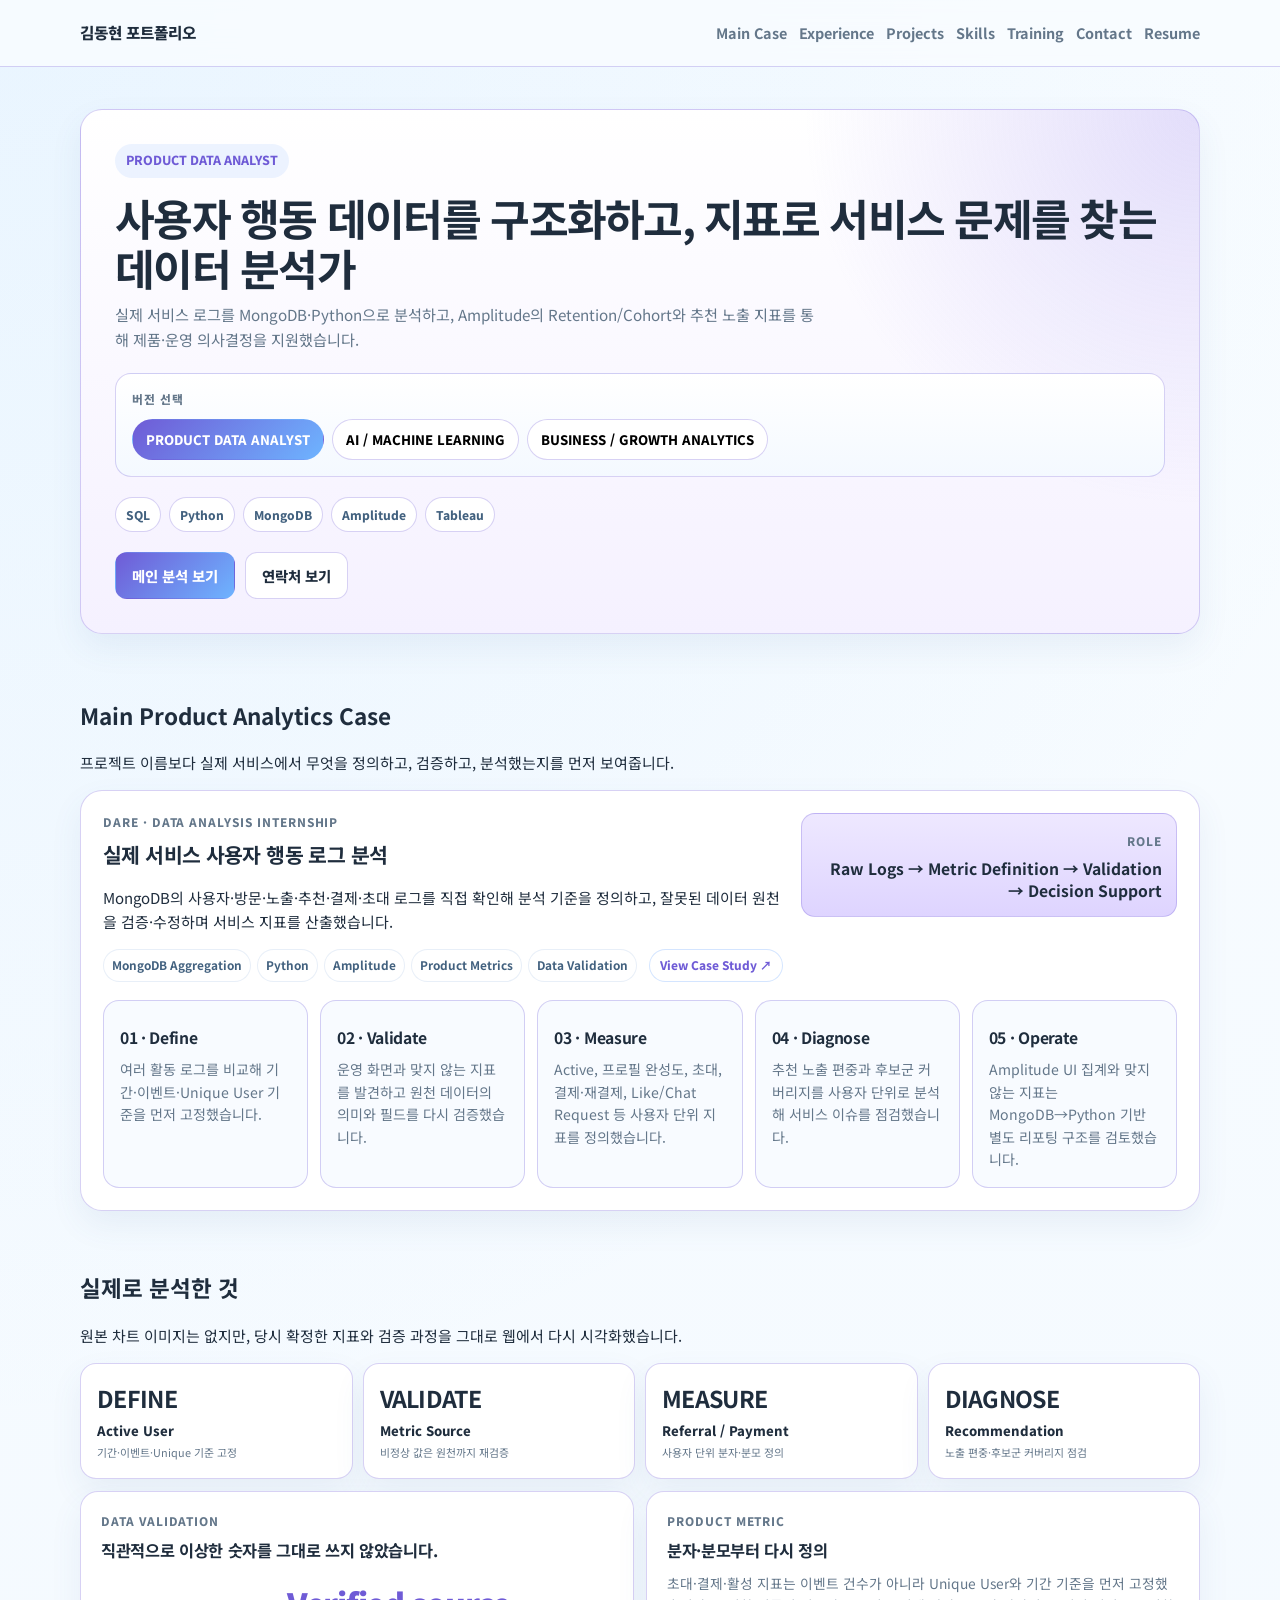
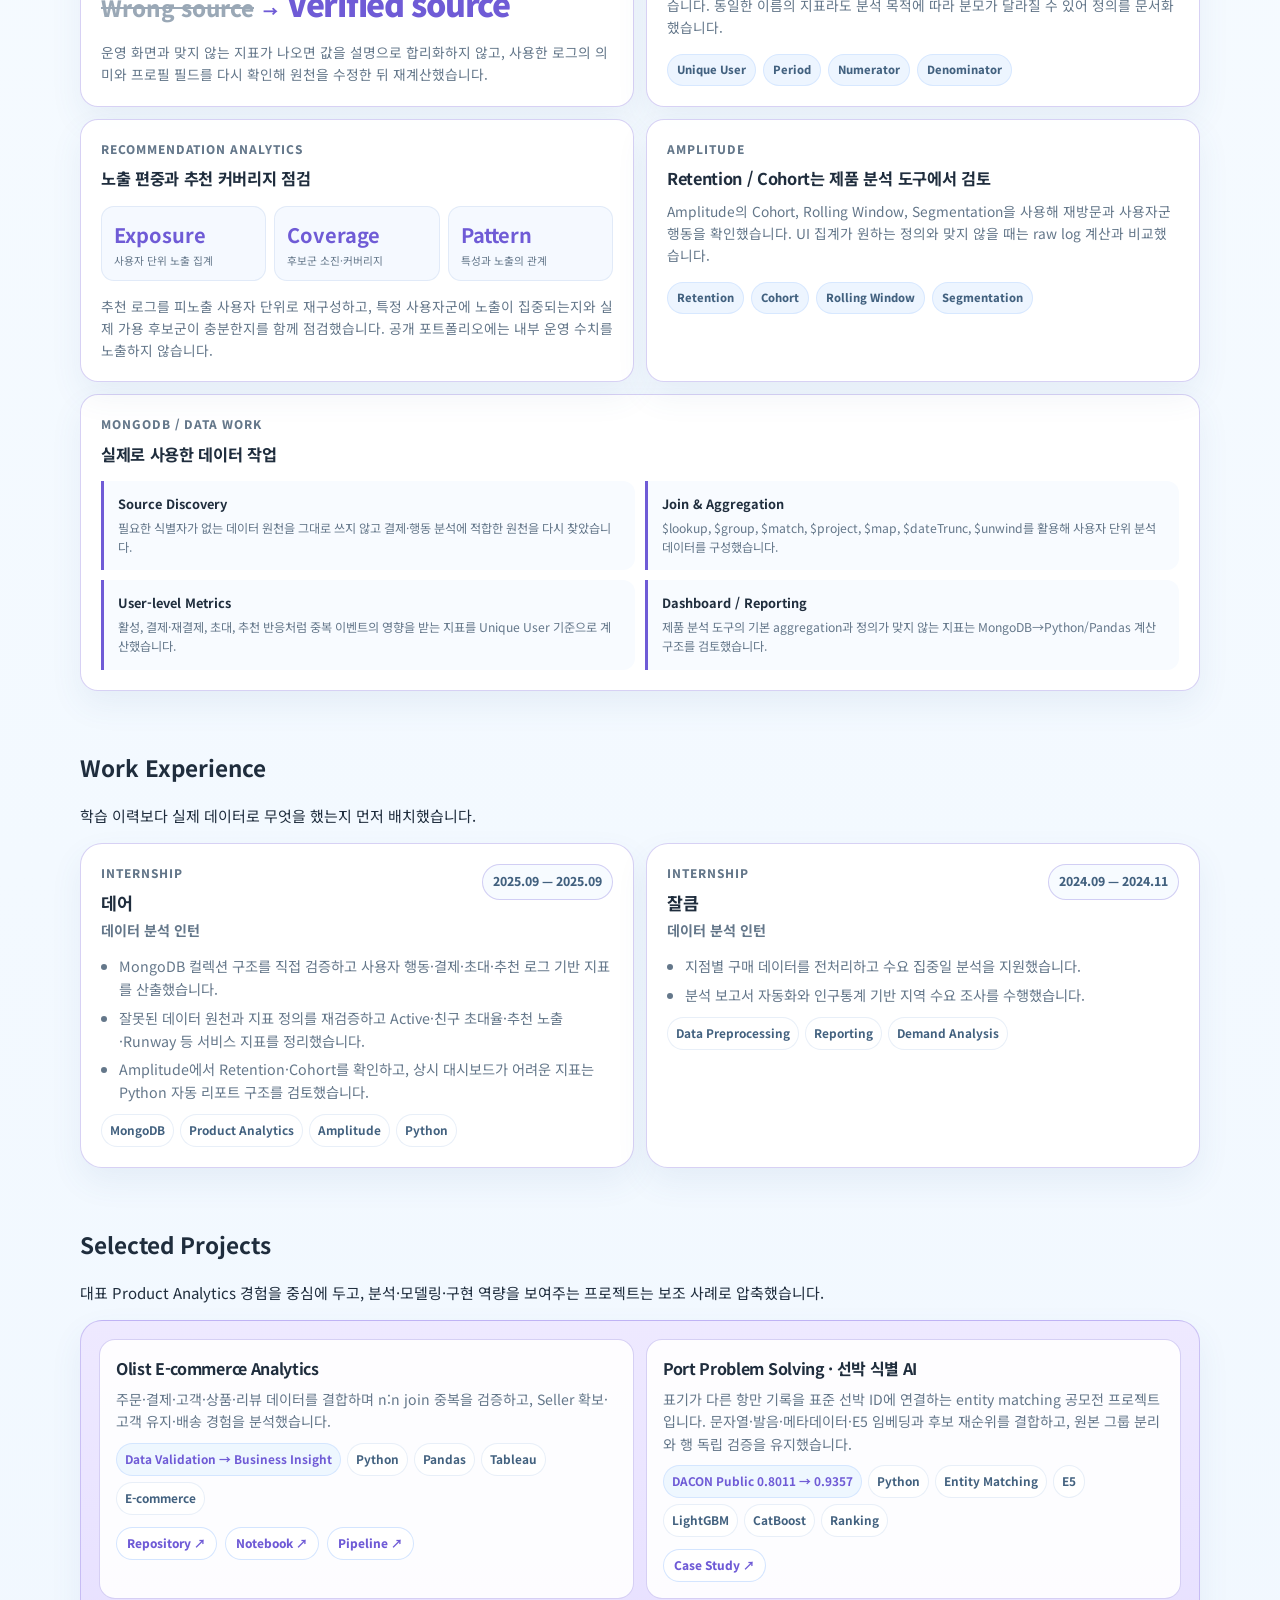
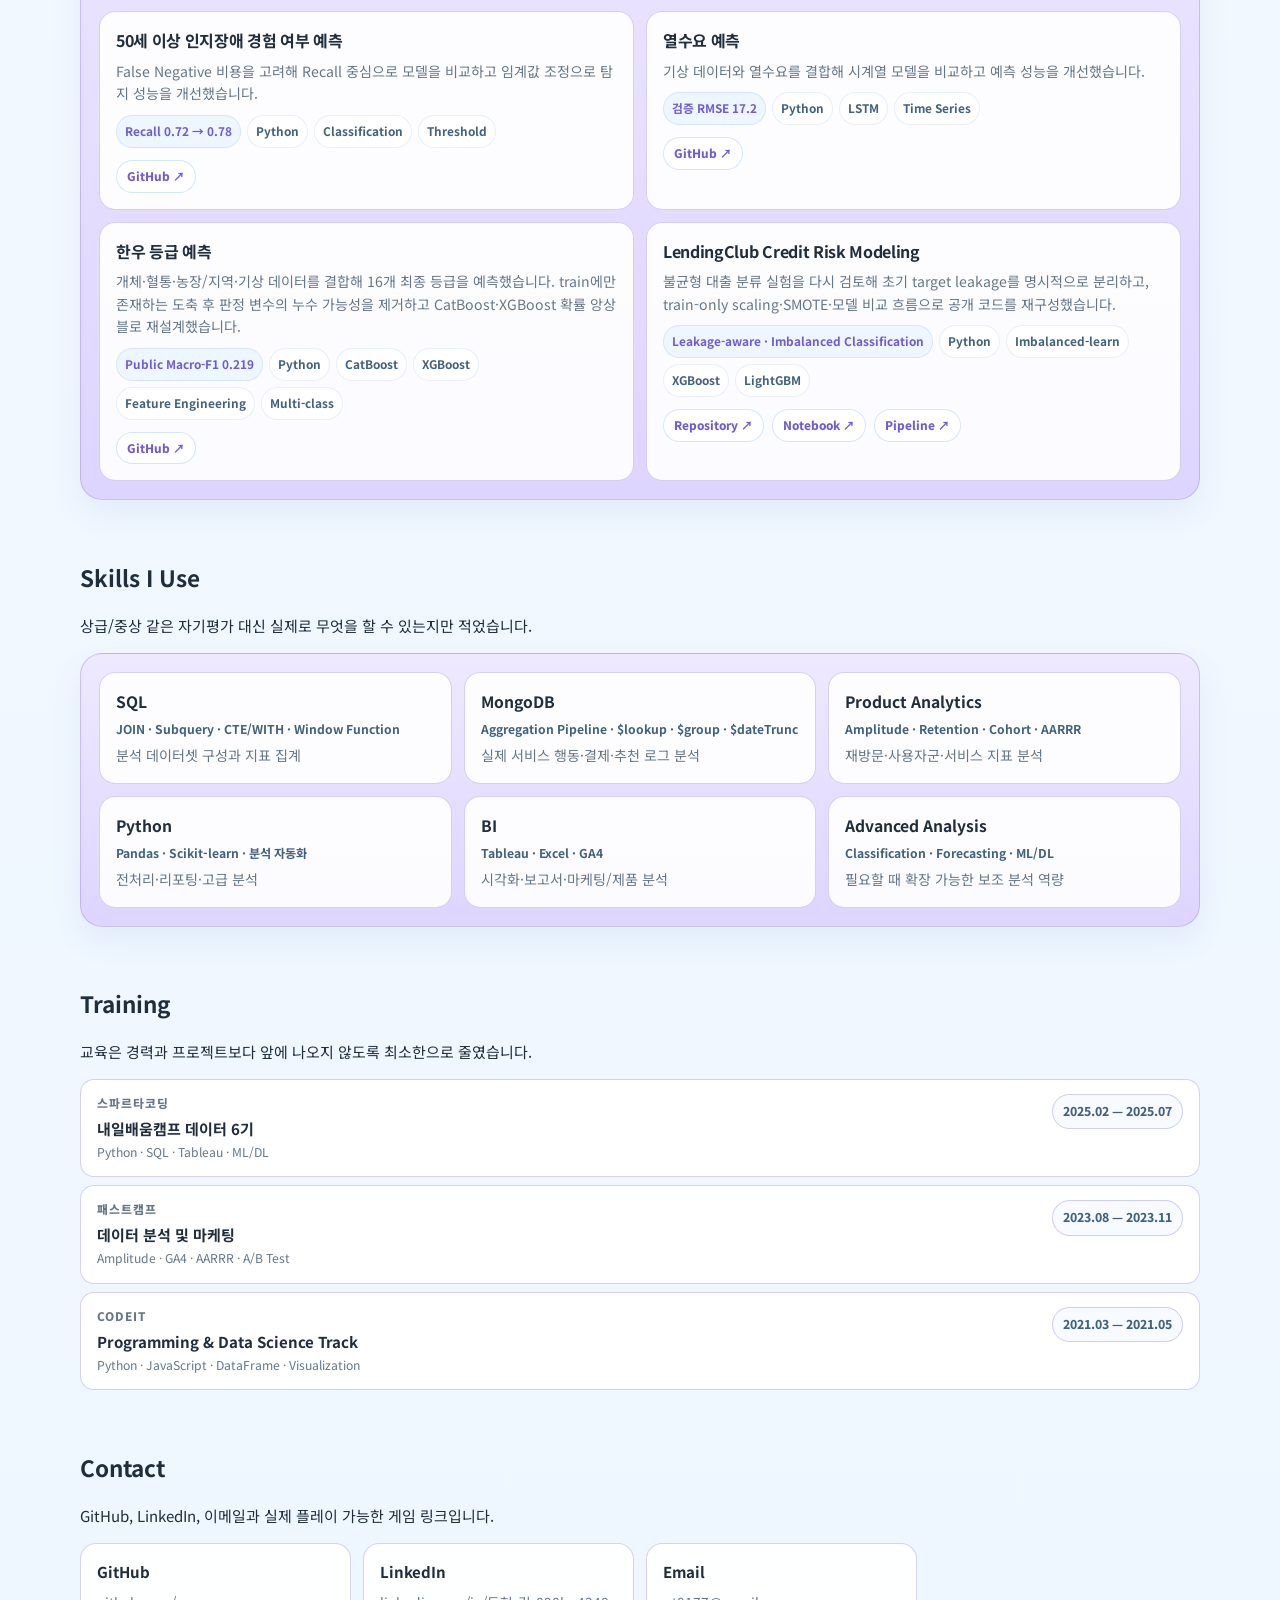
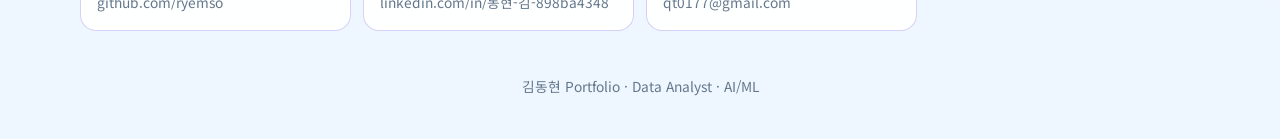
==== index.html @ c7336d6c "Bust cache after Growth portfolio cleanup" ====
<!DOCTYPE html>
<html lang="ko">
<head>
  <meta charset="UTF-8" />
  <meta name="viewport" content="width=device-width, initial-scale=1.0" />
  <title>김동현 | Portfolio</title>
  <meta name="description" content="버전별 링크 공유가 가능한 김동현의 포트폴리오 웹사이트" />
  <link rel="preconnect" href="https://fonts.googleapis.com">
  <link rel="preconnect" href="https://fonts.gstatic.com" crossorigin>
  <link href="https://fonts.googleapis.com/css2?family=Noto+Sans+KR:wght@400;500;700;800&display=swap" rel="stylesheet">
  <link rel="stylesheet" href="./style.css?v=20261102-growth1" />
</head>
<body>
  <header class="topbar">
    <div class="wrap topbar-inner">
      <a href="#top" class="brand">
        <span>김동현 포트폴리오</span>
      </a>
      <nav class="nav">
        <a href="#main-project">Main Case</a>
        <a href="#experience">Experience</a>
        <a href="#projects">Projects</a>
        <a href="#strengths">Skills</a>
        <a href="#education">Training</a>
        <a href="#contact">Contact</a>
        <a href="./resume/">Resume</a>
      </nav>
    </div>
  </header>

  <main id="top">
    <section class="hero">
      <div class="wrap hero-grid">
        <div class="hero-main hero-merged panel">
          <div class="eyebrow" id="heroEyebrow">PRODUCT DATA ANALYST</div>
          <h1 id="heroTitle">사용자 행동과 서비스 데이터를 분석해 제품·사업 의사결정으로 연결하는 데이터 분석가</h1>
          <p class="hero-desc" id="heroDesc"></p>

          <div class="hero-version-block side-card">
            <div class="side-label" id="versionLabel">버전 선택</div>
            <div class="version-tabs" id="versionTabs"></div>
          </div>

          <div class="hero-core-stack" id="heroCoreStack"></div>

          <div class="hero-cta">
            <a class="btn btn-primary" id="mainProjectBtn" href="#main-project">메인 프로젝트 보기</a>
            <a class="btn btn-secondary" id="contactBtn" href="#contact">연락처 보기</a>
          </div>
        </div>
      </div>
    </section>

    <section class="section" id="main-project">
      <div class="wrap">
        <div class="section-head compact">
          <div>
            <h2 id="mainProjectSectionTitle">Main Product Analytics Case</h2>
            <p id="mainProjectSectionDesc">실제 서비스 행동 로그를 구조화하고, 사용자 행동·추천 노출·Retention/Cohort를 분석해 의사결정으로 연결한 경험입니다.</p>
          </div>
        </div>

        <div class="main-project-card">
          <div class="main-top">
            <div>
              <div class="mini-label" id="mainProjectType">대표 프로젝트</div>
              <h3 id="mainProjectName">사용자 행동 로그 기반 서비스 분석</h3>
              <p class="muted" id="mainProjectIntro"></p>
              <div class="main-project-tags" id="mainProjectTags"></div>
            </div>
            <div class="main-result-box">
              <span class="mini-label" id="mainResultLabel">핵심 결과</span>
              <strong id="mainResultValue">행동 로그 → 지표 → 서비스 의사결정</strong>
            </div>
          </div>

          <div class="main-flow" id="mainFlow"></div>
        </div>
      </div>
    </section>
    <section class="section section-blue" id="case-evidence">
      <div class="wrap">
        <div class="section-head compact">
          <div>
            <h2 id="caseEvidenceTitle">What I Actually Analyzed</h2>
            <p id="caseEvidenceDesc">원본 차트 이미지 대신, 실제 분석에서 확정된 지표와 검증 과정을 웹에서 다시 시각화했습니다.</p>
          </div>
        </div>
        <div id="caseEvidence"></div>
      </div>
    </section>

    <section class="section" id="experience">
      <div class="wrap">
        <div class="section-head compact">
          <div>
            <h2 id="experienceTitle">Internship Experience</h2>
            <p id="experienceDesc">실제 서비스와 운영 데이터 안에서 분석 파이프라인과 의사결정 지원 업무를 경험했습니다.</p>
          </div>
        </div>
        <div class="experience-list" id="experienceList"></div>
      </div>
    </section>

    <section class="section section-blue" id="projects">
      <div class="wrap">
        <div class="section-head compact">
          <div>
            <h2 id="projectsTitle">Selected Projects</h2>
            <p id="projectSectionDesc">나머지 프로젝트는 카드 형태로 간결하게 정리했습니다.</p>
          </div>
        </div>
        <div class="project-grid compact-grid" id="projectGrid"></div>
      </div>
    </section>

    <section class="section section-blue" id="strengths">
      <div class="wrap">
        <div class="section-head compact">
          <div>
            <h2 id="strengthsTitle">Skills I Use</h2>
            <p id="strengthDesc">사용자 행동 분석, SQL 기반 데이터 추출, 서비스 로그 구조화, 고급 분석을 Product Analytics 관점으로 연결합니다.</p>
          </div>
        </div>
        <div class="strength-grid" id="strengthGrid"></div>
      </div>
    </section>

    <section class="section section-blue" id="education">
      <div class="wrap">
        <div class="section-head compact">
          <div>
            <h2 id="educationTitle">Training</h2>
            <p id="educationDesc">프로그래밍 기초에서 데이터 분석·모델링·제품 분석까지 학습 범위를 확장해 왔습니다.</p>
          </div>
        </div>
        <div class="education-list" id="educationList"></div>
      </div>
    </section>

    <section class="section" id="contact">
      <div class="wrap">
        <div class="section-head compact">
          <div>
            <h2 id="contactTitle">Contact</h2>
            <p id="contactDesc">연락처는 클릭하면 바로 이동하도록 구성했습니다.</p>
          </div>
        </div>
        <div class="contact-grid-simple" id="contactList"></div>
      </div>
    </section>
  </main>

  <footer>
    김동현 Portfolio · Data Analyst · AI/ML
  </footer>

  <script src="./script.js?v=20261102-growth1"></script>
  <script src="./ai.js?v=20261102-growth1"></script>
</body>
</html>
---- style.css ----
:root {
  --bg: #f6fbff;
  --surface: #ffffff;
  --surface-blue: #eaf4ff;
  --surface-blue-2: #dfeeff;
  --text: #1f2d3d;
  --muted: #64778a;
  --line: rgba(100, 145, 205, 0.18);
  --accent: #4d92ff;
  --accent-2: #7fc2ff;
  --shadow: 0 14px 32px rgba(63, 101, 152, 0.08);
  --max: 1120px;
  --radius-xl: 22px;
  --radius-lg: 16px;
}
* { box-sizing: border-box; }
html { scroll-behavior: smooth; }
body {
  margin: 0;
  font-family: "Noto Sans KR", system-ui, sans-serif;
  background:
    radial-gradient(circle at top left, rgba(127, 194, 255, 0.12), transparent 28%),
    linear-gradient(180deg, #f8fcff 0%, #eef6ff 100%);
  color: var(--text);
  line-height: 1.6;
  font-size: 15px;
}
a { color: inherit; text-decoration: none; }
button { font: inherit; }
.wrap { width: min(calc(100% - 32px), var(--max)); margin: 0 auto; }

.topbar {
  position: sticky;
  top: 0;
  z-index: 30;
  backdrop-filter: blur(12px);
  background: rgba(248, 252, 255, 0.86);
  border-bottom: 1px solid var(--line);
}
.topbar-inner {
  min-height: 66px;
  display: flex;
  align-items: center;
  justify-content: space-between;
  gap: 16px;
}
.brand {
  display: flex;
  align-items: center;
  gap: 12px;
  font-weight: 800;
  font-size: 0.98rem;
}
.nav { display: flex; flex-wrap: wrap; gap: 12px; }
.nav a { color: var(--muted); font-size: 0.9rem; font-weight: 700; }

.hero { padding: 42px 0 26px; }
.hero-grid { display: grid; grid-template-columns: 1fr; gap: 20px; align-items: start; }
.panel {
  background: rgba(255,255,255,0.92);
  border: 1px solid var(--line);
  border-radius: var(--radius-xl);
  box-shadow: var(--shadow);
}
.hero-main {
  padding: 30px;
  background:
    radial-gradient(circle at top right, rgba(127, 194, 255, 0.16), transparent 32%),
    linear-gradient(180deg, #ffffff 0%, #f7fbff 100%);
}
.eyebrow {
  display: inline-flex;
  padding: 7px 11px;
  border-radius: 999px;
  font-size: 0.78rem;
  font-weight: 800;
  color: var(--accent);
  background: rgba(77, 146, 255, 0.1);
}
h1 {
  margin: 14px 0 10px;
  font-size: clamp(1.8rem, 3.4vw, 2.7rem);
  line-height: 1.16;
  letter-spacing: -0.04em;
}
.hero-desc { margin: 0; color: var(--muted); font-size: 0.95rem; max-width: 700px; }
.hero-highlight {
  margin-top: 22px;
  padding: 18px;
  background: linear-gradient(180deg, #eef7ff, #e4f0ff);
  border: 1px solid var(--line);
  border-radius: var(--radius-lg);
}
.hero-highlight-label, .side-label, .mini-label {
  font-size: 0.74rem;
  font-weight: 800;
  text-transform: uppercase;
  letter-spacing: 0.08em;
  color: var(--muted);
}
.hero-highlight-title {
  margin-top: 8px;
  font-size: 1.18rem;
  font-weight: 800;
  letter-spacing: -0.03em;
}
.hero-highlight-desc { margin: 8px 0 0; color: var(--muted); font-size: 0.92rem; }
.hero-cta { display: flex; flex-wrap: wrap; gap: 10px; margin-top: 20px; }
.btn {
  display: inline-flex;
  align-items: center;
  justify-content: center;
  padding: 11px 16px;
  border-radius: 12px;
  font-size: 0.9rem;
  font-weight: 800;
  border: 1px solid transparent;
}
.btn-primary { background: linear-gradient(135deg, var(--accent), #6eb4ff); color: #fff; }
.btn-secondary { background: #fff; border-color: var(--line); }

.hero-merged {
  padding: 34px;
}
.hero-version-block {
  margin-top: 22px;
}
.hero-combined-grid {
  display: grid;
  grid-template-columns: 1fr;
  gap: 18px;
  align-items: start;
  margin-top: 18px;
}
.hero-side { padding: 18px; display: grid; gap: 14px; align-content: start; }
.side-card {
  padding: 16px;
  border-radius: var(--radius-lg);
  background: linear-gradient(180deg, #ffffff, #f4f9ff);
  border: 1px solid var(--line);
}
.version-tabs { display: flex; flex-wrap: wrap; gap: 8px; margin-top: 10px; }
.version-tab {
  border: 1px solid var(--line);
  background: #fff;
  border-radius: 999px;
  padding: 9px 13px;
  cursor: pointer;
  font-size: 0.82rem;
  font-weight: 800;
}
.version-tab.active {
  background: linear-gradient(135deg, var(--accent), #6eb4ff);
  color: #fff;
  border-color: transparent;
}
.side-links { display: grid; gap: 8px; margin-top: 10px; }
.version-link {
  display: block;
  padding: 11px 12px;
  border-radius: 12px;
  background: #fff;
  border: 1px solid var(--line);
  color: var(--muted);
  font-size: 0.84rem;
}
.version-link strong { display: block; color: var(--text); margin-bottom: 4px; }

.section { padding: 18px 0 22px; }


.hero-core-stack {
  display: flex;
  flex-wrap: wrap;
  gap: 8px;
  margin-top: 20px;
}
.hero-core-stack span {
  display: inline-flex;
  padding: 7px 10px;
  border-radius: 999px;
  background: #fff;
  border: 1px solid var(--line);
  color: #42617f;
  font-size: 0.75rem;
  font-weight: 800;
}

.metric-strip {
  display: grid;
  grid-template-columns: repeat(4, minmax(0, 1fr));
  gap: 10px;
  margin-bottom: 12px;
}
.metric-tile {
  padding: 16px;
  border-radius: 16px;
  background: #fff;
  border: 1px solid var(--line);
  box-shadow: var(--shadow);
}
.metric-tile strong {
  display: block;
  font-size: 1.45rem;
  letter-spacing: -.03em;
}
.metric-tile span {
  display: block;
  margin-top: 3px;
  font-size: .82rem;
  font-weight: 800;
}
.metric-tile small {
  display: block;
  margin-top: 3px;
  color: var(--muted);
  font-size: .68rem;
}

.case-grid {
  display: grid;
  gap: 12px;
  margin-top: 12px;
}
.case-grid.two-col {
  grid-template-columns: repeat(2, minmax(0, 1fr));
}
.case-card {
  padding: 20px;
  border-radius: 18px;
  background: rgba(255,255,255,.94);
  border: 1px solid var(--line);
  box-shadow: var(--shadow);
}
.case-card h3 {
  margin: 7px 0 8px;
  font-size: 1.02rem;
  letter-spacing: -.02em;
}
.case-card p {
  margin: 0;
  color: var(--muted);
  font-size: .86rem;
}
.validation-number {
  display: flex;
  align-items: baseline;
  gap: 9px;
  margin: 14px 0 12px;
}
.validation-number .before {
  color: #9aa8b6;
  text-decoration: line-through;
  font-size: 1.4rem;
  font-weight: 800;
}
.validation-number .arrow {
  color: var(--accent);
  font-weight: 900;
}
.validation-number .after {
  color: var(--accent);
  font-size: 2rem;
  font-weight: 900;
  letter-spacing: -.04em;
}
.validation-number small {
  color: var(--muted);
  font-size: .7rem;
}

.mini-bar-chart {
  height: 190px;
  display: grid;
  grid-template-columns: repeat(7, minmax(0, 1fr));
  gap: 8px;
  align-items: end;
  margin-top: 18px;
  padding-top: 10px;
}
.mini-bar-item {
  height: 100%;
  display: grid;
  grid-template-rows: 22px 1fr 20px;
  align-items: end;
  text-align: center;
}
.mini-bar-value {
  font-size: .66rem;
  font-weight: 800;
  color: #42617f;
}
.mini-bar-track {
  width: 100%;
  height: 100%;
  min-height: 80px;
  display: flex;
  align-items: flex-end;
  padding: 0 4px;
  border-bottom: 1px solid rgba(100,145,205,.2);
}
.mini-bar-fill {
  width: 100%;
  border-radius: 7px 7px 2px 2px;
  background: linear-gradient(180deg, var(--accent-2), var(--accent));
  min-height: 10px;
}
.mini-bar-label {
  padding-top: 4px;
  color: var(--muted);
  font-size: .62rem;
  font-weight: 700;
}

.stat-row {
  display: grid;
  grid-template-columns: repeat(3, 1fr);
  gap: 8px;
  margin: 14px 0;
}
.stat-block {
  padding: 12px;
  border-radius: 13px;
  background: #f5f9ff;
  border: 1px solid rgba(100,145,205,.14);
}
.stat-block strong {
  display: block;
  font-size: 1.25rem;
  color: var(--accent);
}
.stat-block span {
  display: block;
  margin-top: 3px;
  color: var(--muted);
  font-size: .67rem;
  line-height: 1.35;
}

.amplitude-tags {
  display: flex;
  flex-wrap: wrap;
  gap: 7px;
  margin-top: 16px;
}
.amplitude-tags span {
  padding: 6px 9px;
  border-radius: 999px;
  background: #edf5ff;
  border: 1px solid rgba(77,146,255,.14);
  color: #42617f;
  font-size: .7rem;
  font-weight: 800;
}

.work-card {
  margin-top: 12px;
}
.work-grid {
  display: grid;
  grid-template-columns: repeat(2, minmax(0, 1fr));
  gap: 10px;
  margin-top: 14px;
}
.work-item {
  padding: 13px 14px;
  border-left: 3px solid var(--accent);
  background: #f8fbff;
  border-radius: 0 12px 12px 0;
}
.work-item strong {
  display: block;
  font-size: .8rem;
}
.work-item p {
  margin-top: 4px;
  font-size: .76rem;
}

.strategy-evidence {
  display: grid;
  grid-template-columns: repeat(3, minmax(0, 1fr));
  gap: 12px;
}

.skill-summary-card strong {
  display: block;
  color: #42617f;
  font-size: .76rem;
  line-height: 1.5;
  margin-bottom: 6px;
}

.training-row {
  display: flex;
  justify-content: space-between;
  gap: 16px;
  align-items: start;
  padding: 14px 16px;
  border-radius: 14px;
  background: rgba(255,255,255,.9);
  border: 1px solid var(--line);
}
.training-row + .training-row {
  margin-top: 8px;
}
.training-row h3 {
  margin: 4px 0 2px;
  font-size: .94rem;
}
.training-row p {
  margin: 0;
  color: var(--muted);
  font-size: .76rem;
}

.main-project-card {
  padding: 22px;
  background: #fff;
  border: 1px solid var(--line);
  border-radius: var(--radius-xl);
  box-shadow: var(--shadow);
}
.main-top {
  display: flex;
  justify-content: space-between;
  gap: 16px;
  align-items: start;
  margin-bottom: 18px;
}
.main-top h3 { margin: 6px 0 6px; font-size: 1.28rem; letter-spacing: -0.03em; }
.main-project-tags { display: flex; flex-wrap: wrap; gap: 6px; margin-top: 12px; }
.main-result-box {
  min-width: 215px;
  padding: 14px;
  border-radius: 14px;
  text-align: right;
  background: linear-gradient(180deg, #eef7ff, #e2efff);
  border: 1px solid var(--line);
}
.main-result-box strong { display: block; margin-top: 6px; font-size: 0.98rem; line-height: 1.4; }
.main-flow { display: grid; grid-template-columns: repeat(5, 1fr); gap: 12px; }
.flow-item {
  padding: 16px;
  border-radius: 16px;
  background: #f8fbff;
  border: 1px solid var(--line);
}
.flow-item h4 { margin: 8px 0 8px; font-size: 0.98rem; letter-spacing: -0.02em; }
.flow-item p { margin: 0; color: var(--muted); font-size: 0.88rem; }
.flow-number {
  width: 28px;
  height: 28px;
  display: grid;
  place-items: center;
  border-radius: 10px;
  background: #fff;
  color: var(--accent);
  font-size: 0.82rem;
  font-weight: 800;
}

.section-blue .project-grid,
.section-blue .strength-grid,
.section-blue .contact-grid-simple {
  padding: 18px;
  background: linear-gradient(180deg, #eaf4ff, #dfeeff);
  border: 1px solid var(--line);
  border-radius: var(--radius-xl);
  box-shadow: var(--shadow);
}
.compact-grid { display: grid; grid-template-columns: repeat(2, 1fr); gap: 12px; }
.project-card {
  padding: 16px;
  border-radius: 16px;
  background: rgba(255,255,255,0.9);
  border: 1px solid var(--line);
}
.project-card h3 { margin: 0 0 6px; font-size: 1rem; letter-spacing: -0.02em; }
.project-card p { margin: 0; color: var(--muted); font-size: 0.88rem; }
.project-meta { margin-top: 10px; display: flex; flex-wrap: wrap; gap: 6px; }
.meta-chip {
  display: inline-flex;
  padding: 6px 8px;
  border-radius: 999px;
  background: #fff;
  border: 1px solid rgba(100, 145, 205, 0.15);
  font-size: 0.74rem;
  font-weight: 700;
  color: #42617f;
}
.result-chip { background: #eef7ff; color: var(--accent); border-color: rgba(77,146,255,.16); }


.strength-grid { display: grid; grid-template-columns: repeat(3, 1fr); gap: 12px; }
.strength-card {
  padding: 16px;
  border-radius: 16px;
  background: rgba(255,255,255,0.9);
  border: 1px solid var(--line);
}
.strength-card h3 { margin: 0 0 6px; font-size: 0.98rem; }
.strength-card p { margin: 0; color: var(--muted); font-size: 0.88rem; }


/* Internship experience */
.experience-list { display: grid; grid-template-columns: repeat(2, 1fr); gap: 12px; }
.experience-card {
  padding: 20px;
  border-radius: var(--radius-xl);
  background: #fff;
  border: 1px solid var(--line);
  box-shadow: var(--shadow);
}
.experience-head, .education-head {
  display: flex;
  align-items: flex-start;
  justify-content: space-between;
  gap: 16px;
}
.experience-card h3, .education-card h3 {
  margin: 6px 0 2px;
  font-size: 1.08rem;
  letter-spacing: -0.025em;
}
.experience-role { margin: 0; color: var(--muted); font-size: 0.88rem; font-weight: 700; }
.period-chip, .course-count {
  display: inline-flex;
  align-items: center;
  white-space: nowrap;
  padding: 7px 10px;
  border-radius: 999px;
  border: 1px solid var(--line);
  background: #f7fbff;
  color: #42617f;
  font-size: 0.76rem;
  font-weight: 800;
}
.course-count { background: rgba(77, 146, 255, 0.1); color: var(--accent); }
.experience-points { margin: 14px 0 0; padding-left: 18px; color: var(--muted); font-size: 0.89rem; }
.experience-points li + li { margin-top: 6px; }

/* Training */
.education-list {
  display: block;
}
.summary-list { display: grid; gap: 10px; }
.summary-item {
  padding: 15px 16px;
  border-radius: 16px;
  background: #fff;
  border: 1px solid var(--line);
  box-shadow: var(--shadow);
}
.summary-item strong { display: block; margin-bottom: 5px; font-size: 0.95rem; }
.summary-item p { margin: 0; color: var(--muted); font-size: 0.89rem; }

.contact-grid-simple { display: grid; grid-template-columns: repeat(4, 1fr); gap: 12px; }
.contact-link {
  display: block;
  padding: 16px;
  border-radius: 16px;
  background: rgba(255,255,255,0.92);
  border: 1px solid var(--line);
  transition: transform 0.15s ease;
}
.contact-link:hover { transform: translateY(-2px); }
.contact-link strong { display: block; margin-bottom: 6px; font-size: 0.94rem; }
.contact-link span { color: var(--muted); font-size: 0.86rem; word-break: break-word; }

footer { padding: 22px 0 42px; text-align: center; color: var(--muted); font-size: 0.86rem; }
body.theme-analyst {
  --accent: #6f5bd6;
  --accent-2: #9b88ef;
  --surface-blue: #ebe6ff;
  --surface-blue-2: #ddd4ff;
  --line: rgba(111, 91, 214, 0.28);
}
body.theme-analyst .hero-main {
  background:
    radial-gradient(circle at top right, rgba(155, 136, 239, 0.28), transparent 32%),
    linear-gradient(180deg, #ffffff 0%, #f5f1ff 100%);
}
body.theme-analyst .section-blue .project-grid,
body.theme-analyst .section-blue .strength-grid,
body.theme-analyst .section-blue .contact-grid-simple {
  background: linear-gradient(180deg, #eee9ff, #ded5ff);
}
body.theme-analyst .main-result-box {
  background: linear-gradient(180deg, #eee8ff, #ded4ff);
}

body.theme-ai {
  --accent: #4f5661;
  --accent-2: #7d8590;
  --surface-blue: #e9ecef;
  --surface-blue-2: #d9dde2;
  --line: rgba(79, 86, 97, 0.28);
}
body.theme-ai .hero-main {
  background:
    radial-gradient(circle at top right, rgba(125, 133, 144, 0.28), transparent 32%),
    linear-gradient(180deg, #ffffff 0%, #f1f3f5 100%);
}
body.theme-ai .section-blue .project-grid,
body.theme-ai .section-blue .strength-grid,
body.theme-ai .section-blue .contact-grid-simple {
  background: linear-gradient(180deg, #eceff2, #dce1e6);
}
body.theme-ai .main-result-box {
  background: linear-gradient(180deg, #eceff2, #d9dee4);
}

body.theme-strategy {
  --accent: #2f7d4f;
  --accent-2: #65a97f;
  --surface-blue: #e3f3e8;
  --surface-blue-2: #cfe8d8;
  --line: rgba(47, 125, 79, 0.28);
}
body.theme-strategy .hero-main {
  background:
    radial-gradient(circle at top right, rgba(101, 169, 127, 0.28), transparent 32%),
    linear-gradient(180deg, #ffffff 0%, #f1f9f3 100%);
}
body.theme-strategy .section-blue .project-grid,
body.theme-strategy .section-blue .strength-grid,
body.theme-strategy .section-blue .contact-grid-simple {
  background: linear-gradient(180deg, #e8f6ec, #d2eadb);
}
body.theme-strategy .main-result-box {
  background: linear-gradient(180deg, #e7f5eb, #d2ead9);
}

body.theme-hynix {
  --accent: #ef5b34;
  --accent-2: #f6a13a;
  --surface-blue: #fff1ea;
  --surface-blue-2: #ffe5d8;
  --line: rgba(221, 102, 63, 0.18);
}
body.theme-hynix .hero-main {
  background:
    radial-gradient(circle at top right, rgba(246, 161, 58, 0.18), transparent 32%),
    linear-gradient(180deg, #ffffff 0%, #fff8f3 100%);
}
body.theme-hynix .section-blue .project-grid,
body.theme-hynix .section-blue .strength-grid,
body.theme-hynix .section-blue .contact-grid-simple {
  background: linear-gradient(180deg, #fff4ee, #ffe7db);
}
body.theme-hynix .main-result-box {
  background: linear-gradient(180deg, #fff4ea, #ffe6d6);
}
body.theme-hynix .eyebrow {
  background: rgba(239, 91, 52, 0.1);
}






@media (max-width: 1080px) {
  .main-flow, .compact-grid, .strength-grid, .experience-list, .contact-grid-simple { grid-template-columns: 1fr 1fr; }
}
@media (max-width: 760px) {
  .topbar-inner { flex-direction: column; align-items: stretch; padding: 12px 0; }
  .main-flow, .compact-grid, .strength-grid, .experience-list, .education-list, .contact-grid-simple { grid-template-columns: 1fr; }
  .education-card.featured { grid-column: auto; }
  .experience-head, .education-head { flex-direction: column; }
  .education-period { justify-content: flex-start; }
  .main-top { flex-direction: column; }
  .hero-main, .main-project-card { padding: 18px; }
  .hero-merged { padding: 20px; }
}


@media (max-width: 1080px) {
  .skill-chart.evidence-grid { grid-template-columns: repeat(2, minmax(0, 1fr)); }
}
@media (max-width: 760px) {
  .skill-chart.evidence-grid { grid-template-columns: 1fr; }
  .main-result-box { min-width: 0; width: 100%; text-align: left; }
}


@media (max-width: 1080px) {
  .metric-strip { grid-template-columns: repeat(2, minmax(0, 1fr)); }
  .case-grid.two-col, .work-grid { grid-template-columns: 1fr; }
  .strategy-evidence { grid-template-columns: 1fr; }
  .strength-grid { grid-template-columns: repeat(2, 1fr); }
}
@media (max-width: 760px) {
  .metric-strip, .strength-grid { grid-template-columns: 1fr; }
  .mini-bar-chart { gap: 4px; height: 170px; }
  .stat-row { grid-template-columns: 1fr; }
  .training-row { flex-direction: column; }
}




/* Direct evidence links */
.project-source-link {
  display: inline-flex;
  align-items: center;
  width: fit-content;
  margin-left: 6px;
  padding: 6px 10px;
  border-radius: 999px;
  border: 1px solid rgba(77, 146, 255, 0.24);
  background: rgba(255,255,255,0.92);
  color: var(--accent);
  font-size: 0.74rem;
  font-weight: 800;
  transition: transform .15s ease, border-color .15s ease;
}
.project-source-link:hover {
  transform: translateY(-1px);
  border-color: var(--accent);
}
.project-card-link {
  margin: 12px 0 0;
}


.project-links {
  display: flex;
  flex-wrap: wrap;
  gap: 8px;
  margin-top: 12px;
}
.project-links .project-card-link {
  margin: 0;
}
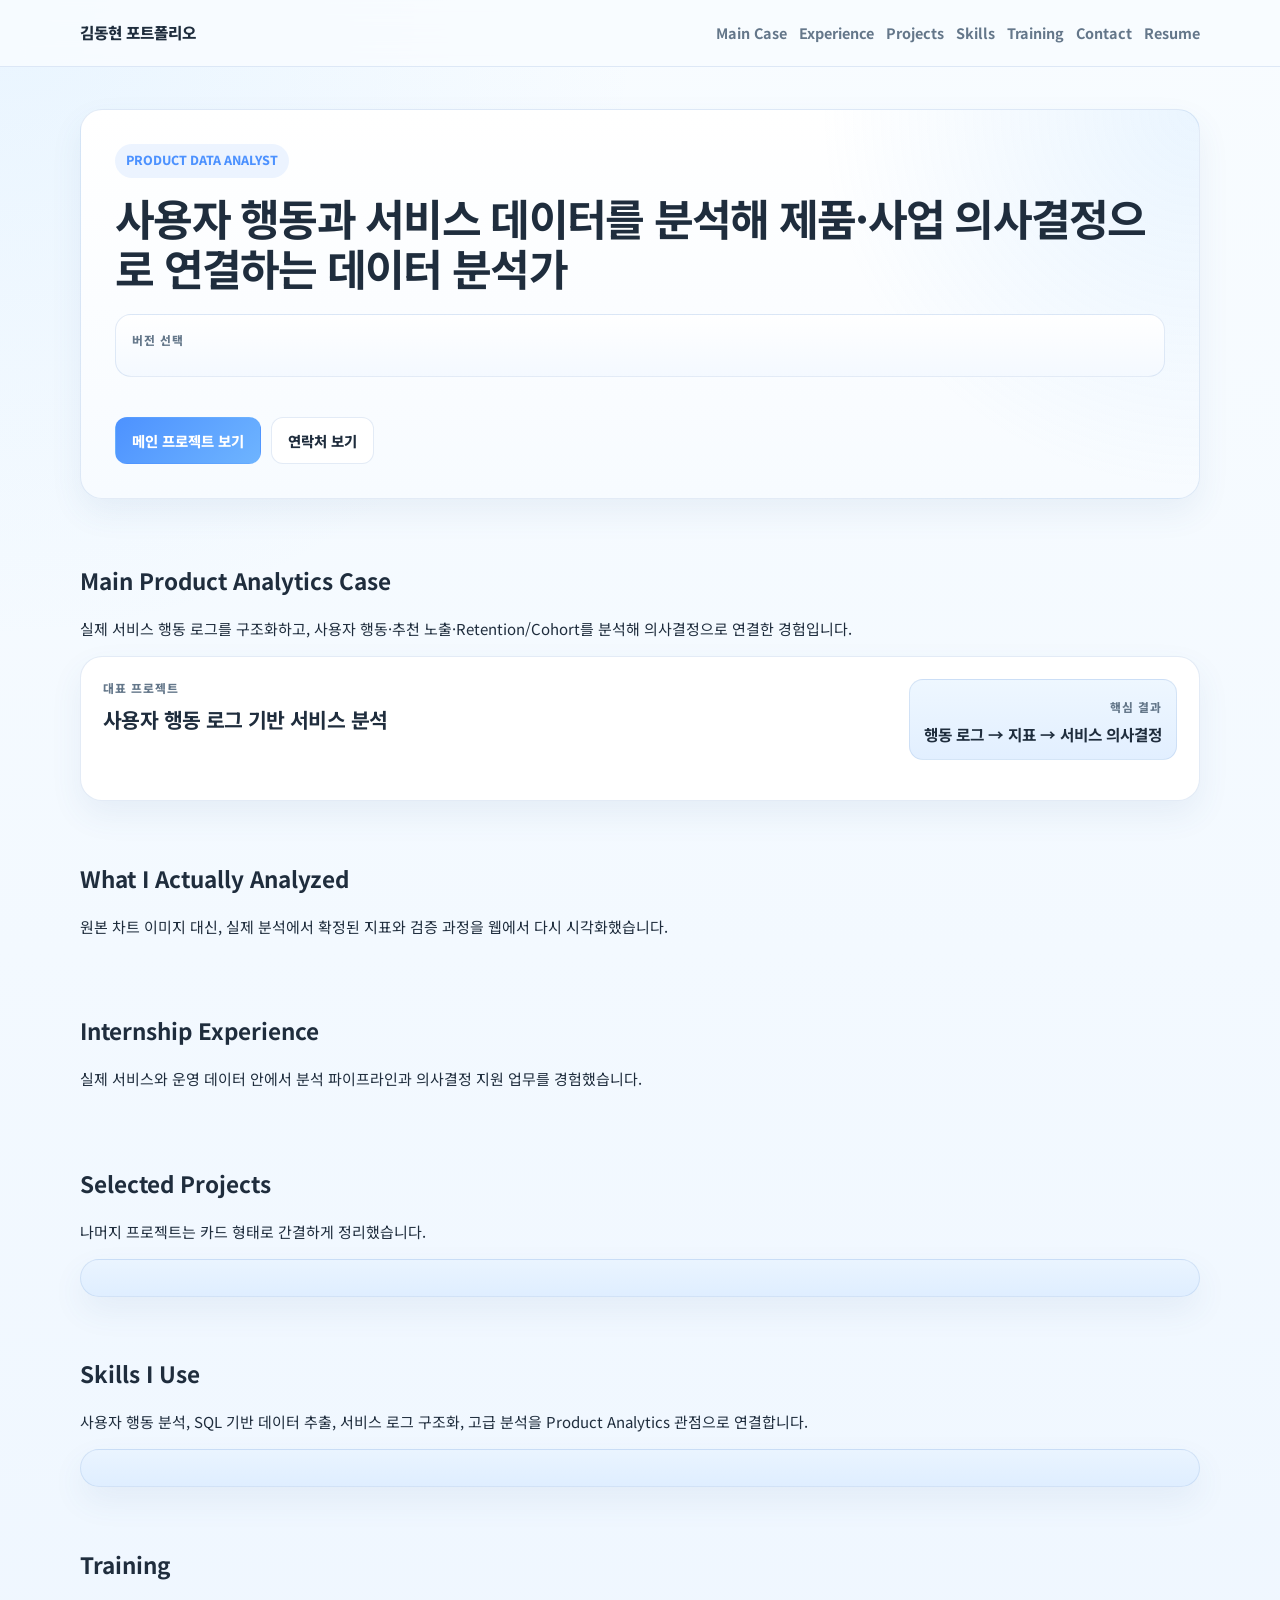
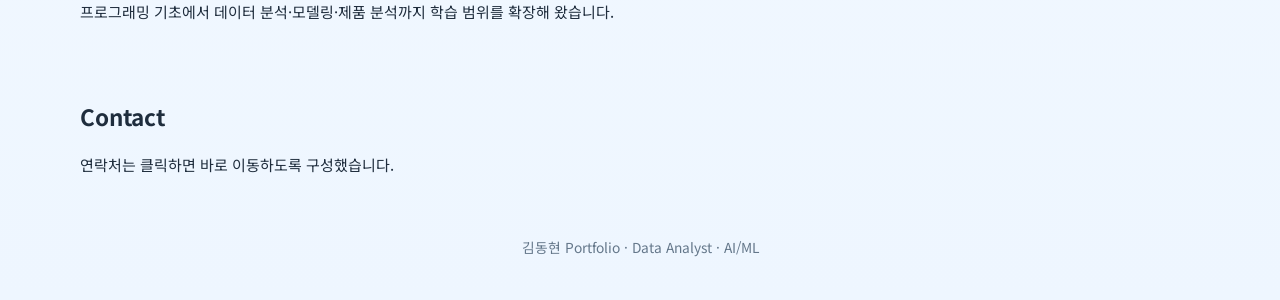
==== commit 94ec1f74: "Bust cache for LOTTE challenge portfolio" ====
--- a/index.html
+++ b/index.html
@@ -8,7 +8,7 @@
   <link rel="preconnect" href="https://fonts.googleapis.com">
   <link rel="preconnect" href="https://fonts.gstatic.com" crossorigin>
   <link href="https://fonts.googleapis.com/css2?family=Noto+Sans+KR:wght@400;500;700;800&display=swap" rel="stylesheet">
-  <link rel="stylesheet" href="./style.css?v=20261102-growth1" />
+  <link rel="stylesheet" href="./style.css?v=20261102-lotte1" />
 </head>
 <body>
   <header class="topbar">
@@ -155,7 +155,7 @@
     김동현 Portfolio · Data Analyst · AI/ML
   </footer>
 
-  <script src="./script.js?v=20261102-growth1"></script>
-  <script src="./ai.js?v=20261102-growth1"></script>
+  <script src="./script.js?v=20261102-lotte1"></script>
+  <script src="./ai.js?v=20261102-lotte1"></script>
 </body>
 </html>
--- a/style.css
+++ b/style.css
@@ -632,28 +632,28 @@
   background: linear-gradient(180deg, #e7f5eb, #d2ead9);
 }
 
-body.theme-hynix {
-  --accent: #ef5b34;
-  --accent-2: #f6a13a;
-  --surface-blue: #fff1ea;
-  --surface-blue-2: #ffe5d8;
-  --line: rgba(221, 102, 63, 0.18);
-}
-body.theme-hynix .hero-main {
+body.theme-lotte {
+  --accent: #c9272c;
+  --accent-2: #e45a5f;
+  --surface-blue: #fff2f3;
+  --surface-blue-2: #ffe5e7;
+  --line: rgba(201, 39, 44, 0.18);
+}
+body.theme-lotte .hero-main {
   background:
-    radial-gradient(circle at top right, rgba(246, 161, 58, 0.18), transparent 32%),
-    linear-gradient(180deg, #ffffff 0%, #fff8f3 100%);
-}
-body.theme-hynix .section-blue .project-grid,
-body.theme-hynix .section-blue .strength-grid,
-body.theme-hynix .section-blue .contact-grid-simple {
-  background: linear-gradient(180deg, #fff4ee, #ffe7db);
-}
-body.theme-hynix .main-result-box {
-  background: linear-gradient(180deg, #fff4ea, #ffe6d6);
-}
-body.theme-hynix .eyebrow {
-  background: rgba(239, 91, 52, 0.1);
+    radial-gradient(circle at top right, rgba(201, 39, 44, 0.12), transparent 32%),
+    linear-gradient(180deg, #ffffff 0%, #fff8f8 100%);
+}
+body.theme-lotte .section-blue .project-grid,
+body.theme-lotte .section-blue .strength-grid,
+body.theme-lotte .section-blue .contact-grid-simple {
+  background: linear-gradient(180deg, #fff4f5, #ffe8ea);
+}
+body.theme-lotte .main-result-box {
+  background: linear-gradient(180deg, #fff4f5, #ffe7e9);
+}
+body.theme-lotte .eyebrow {
+  background: rgba(201, 39, 44, 0.08);
 }
 
 
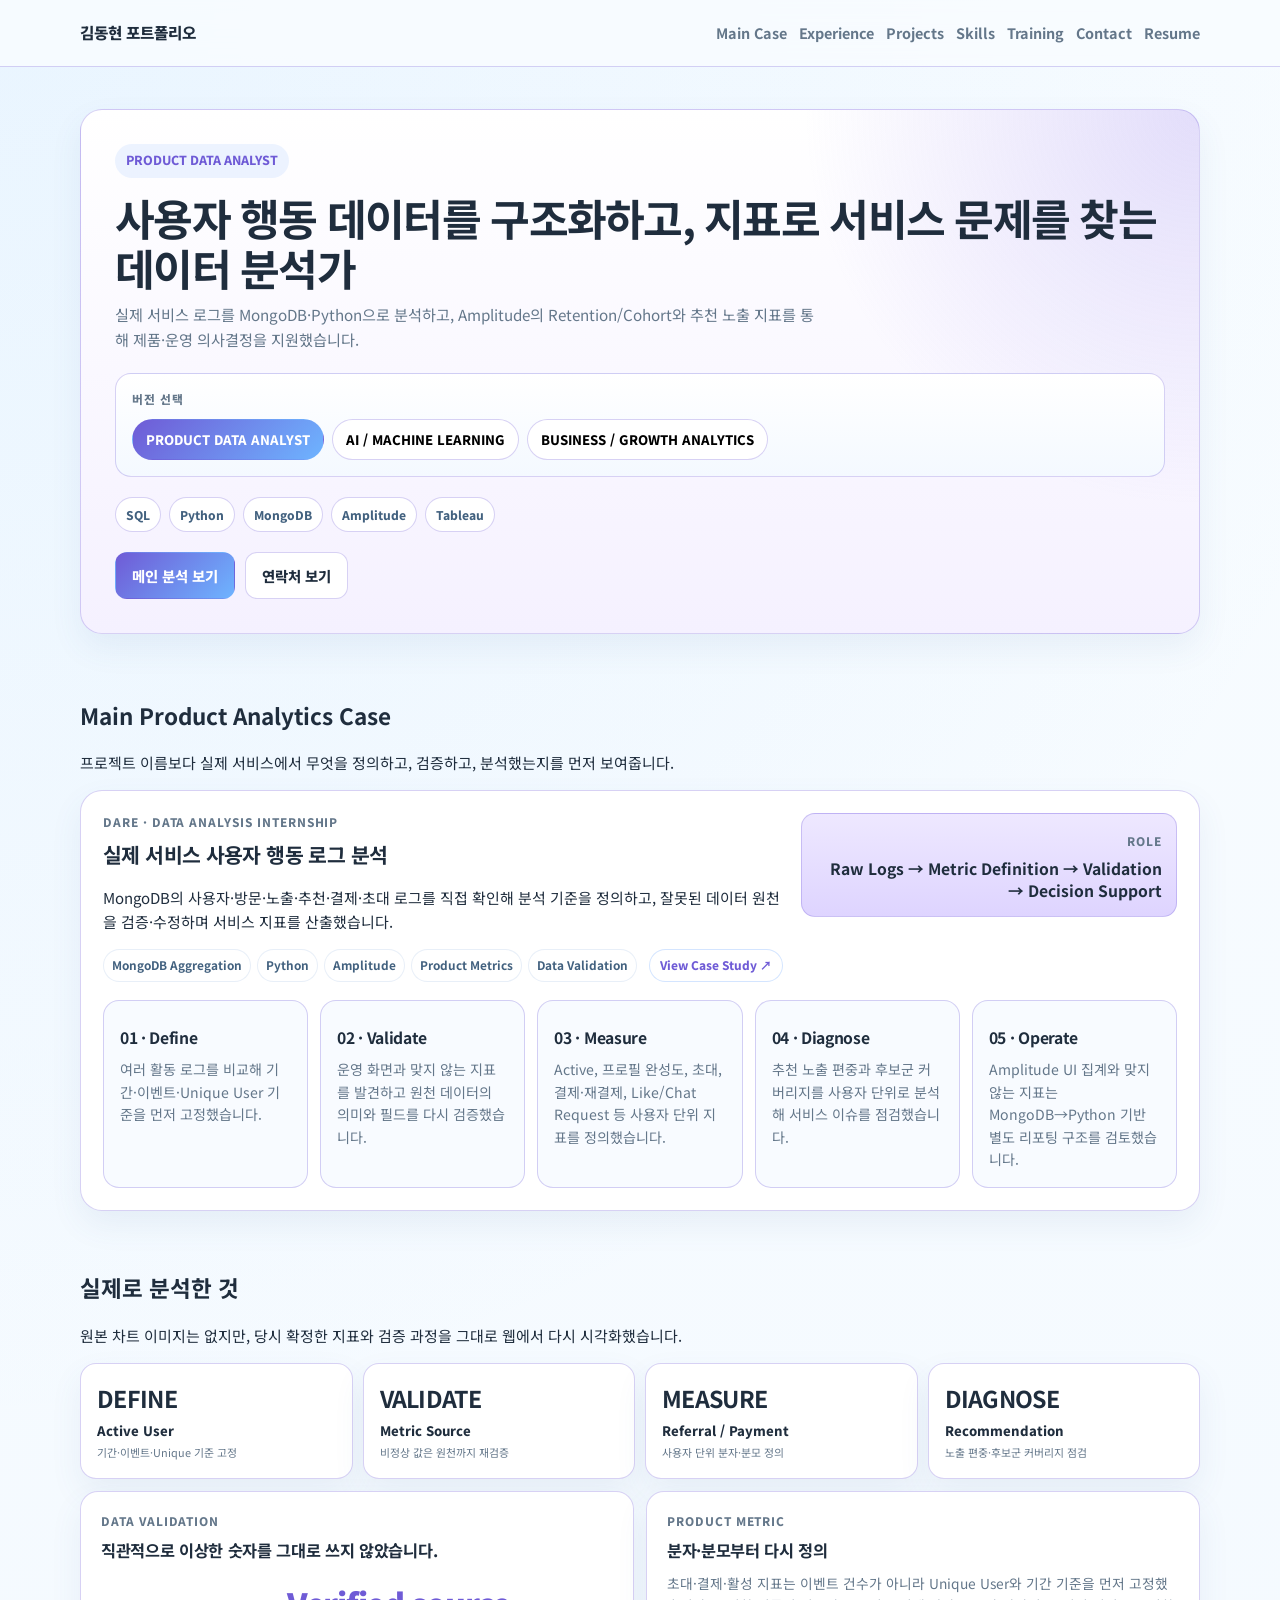
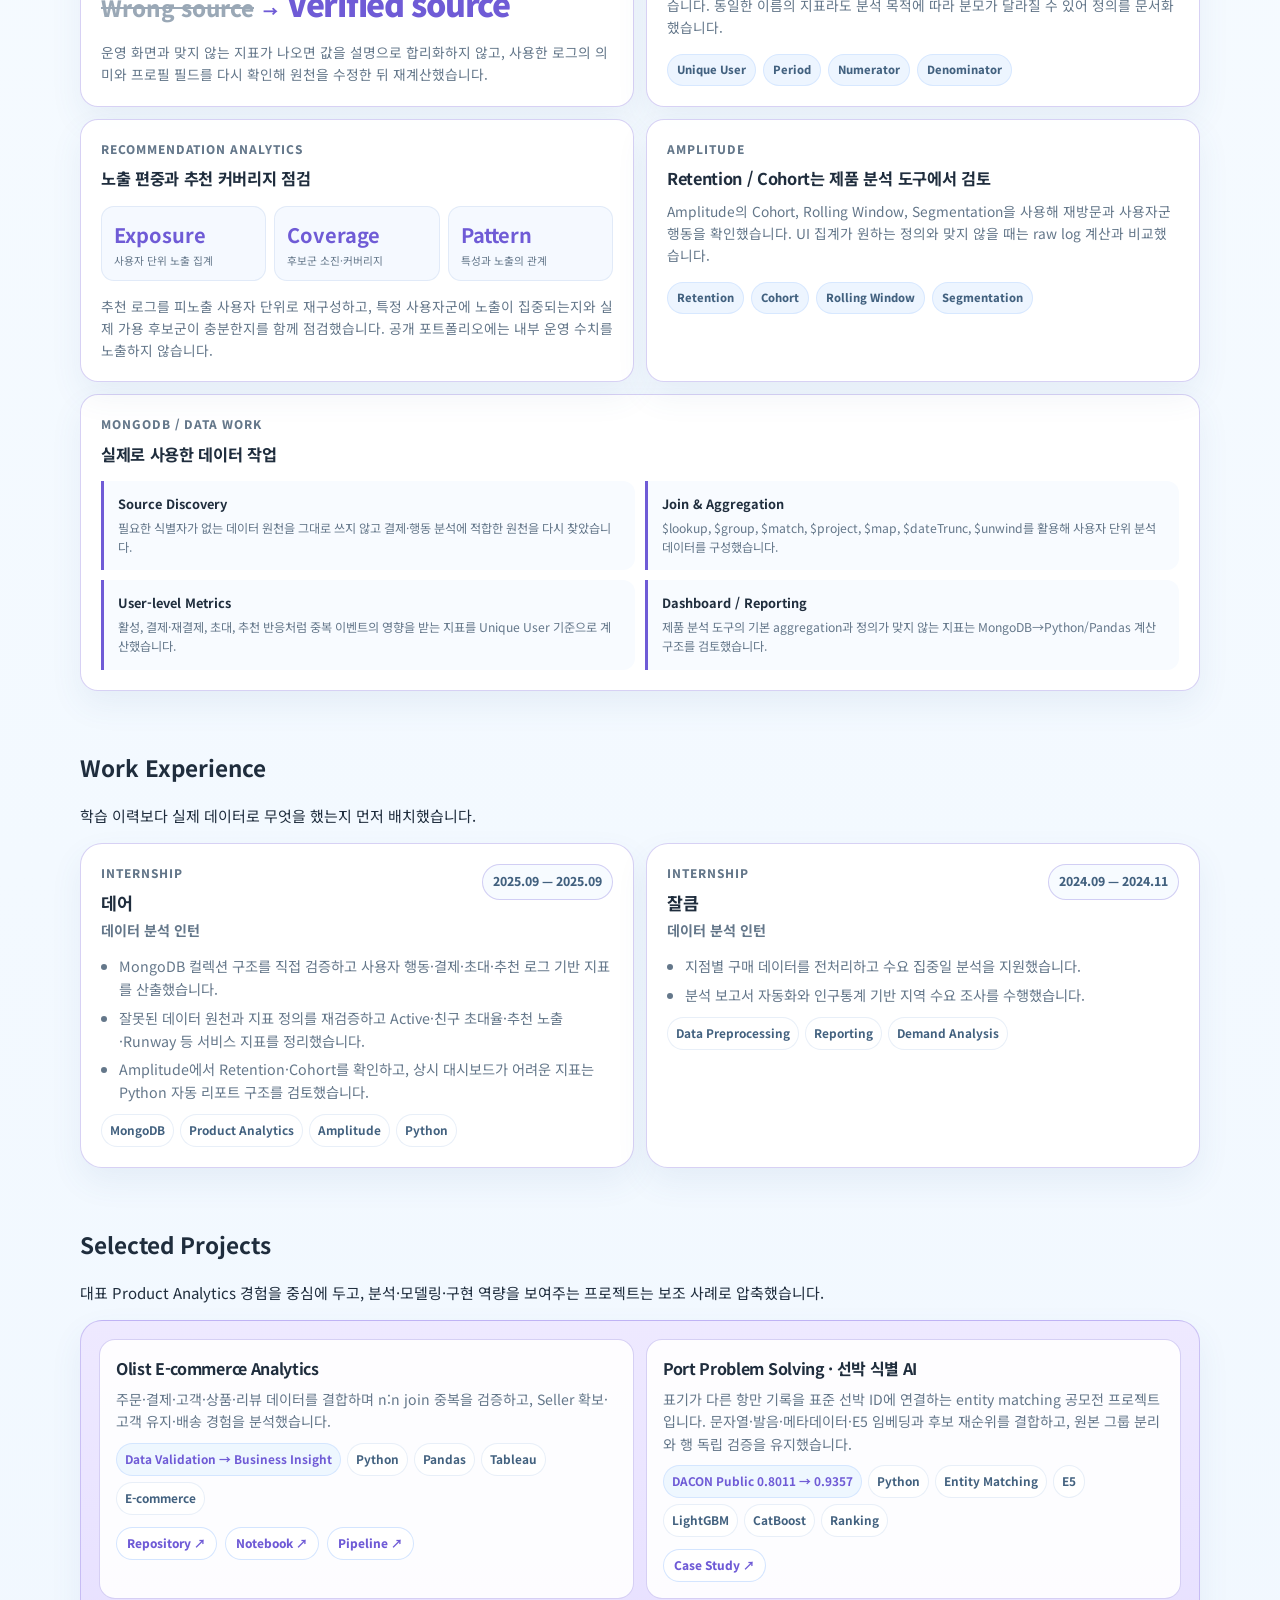
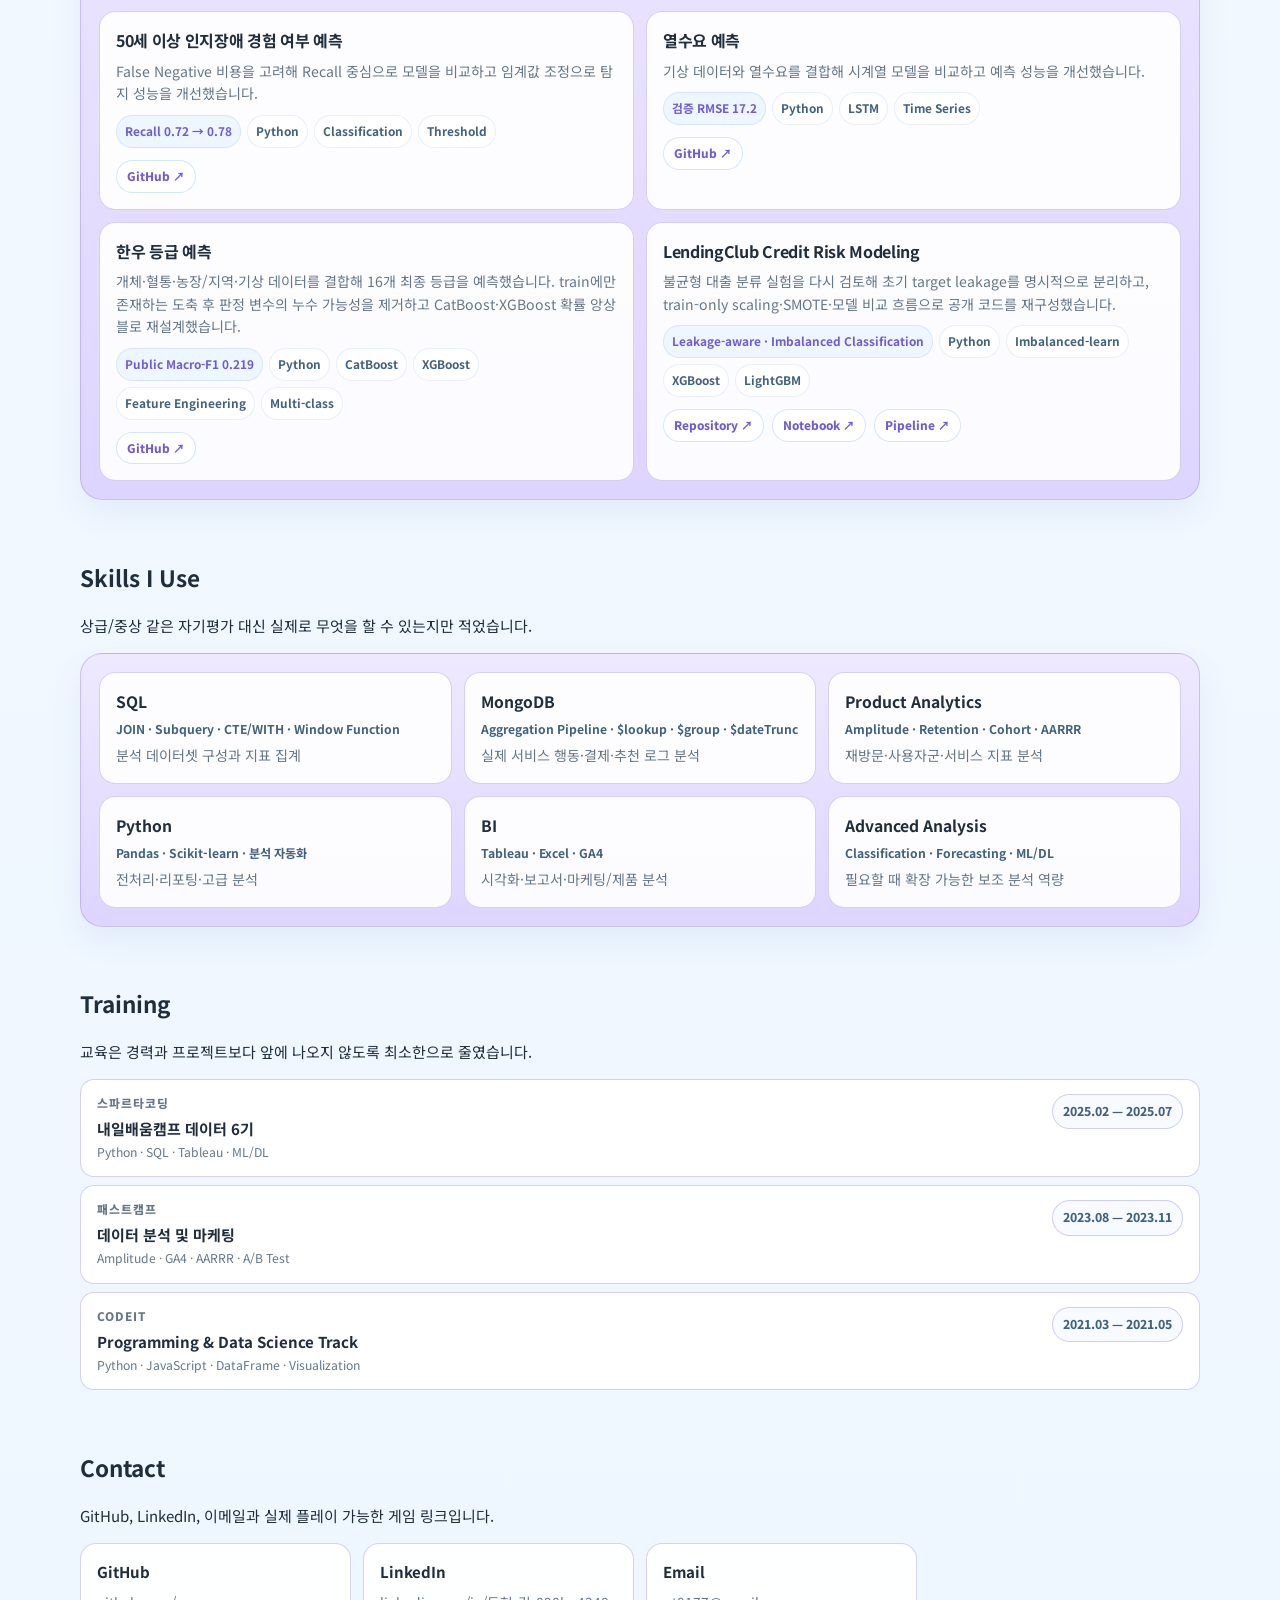
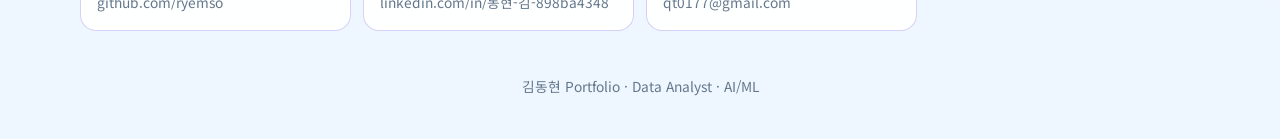
==== commit a3383741: "Add dynamic resume navigation hook" ====
--- a/index.html
+++ b/index.html
@@ -23,7 +23,7 @@
         <a href="#strengths">Skills</a>
         <a href="#education">Training</a>
         <a href="#contact">Contact</a>
-        <a href="./resume/">Resume</a>
+        <a id="resumeNavLink" href="./resume/">Resume</a>
       </nav>
     </div>
   </header>
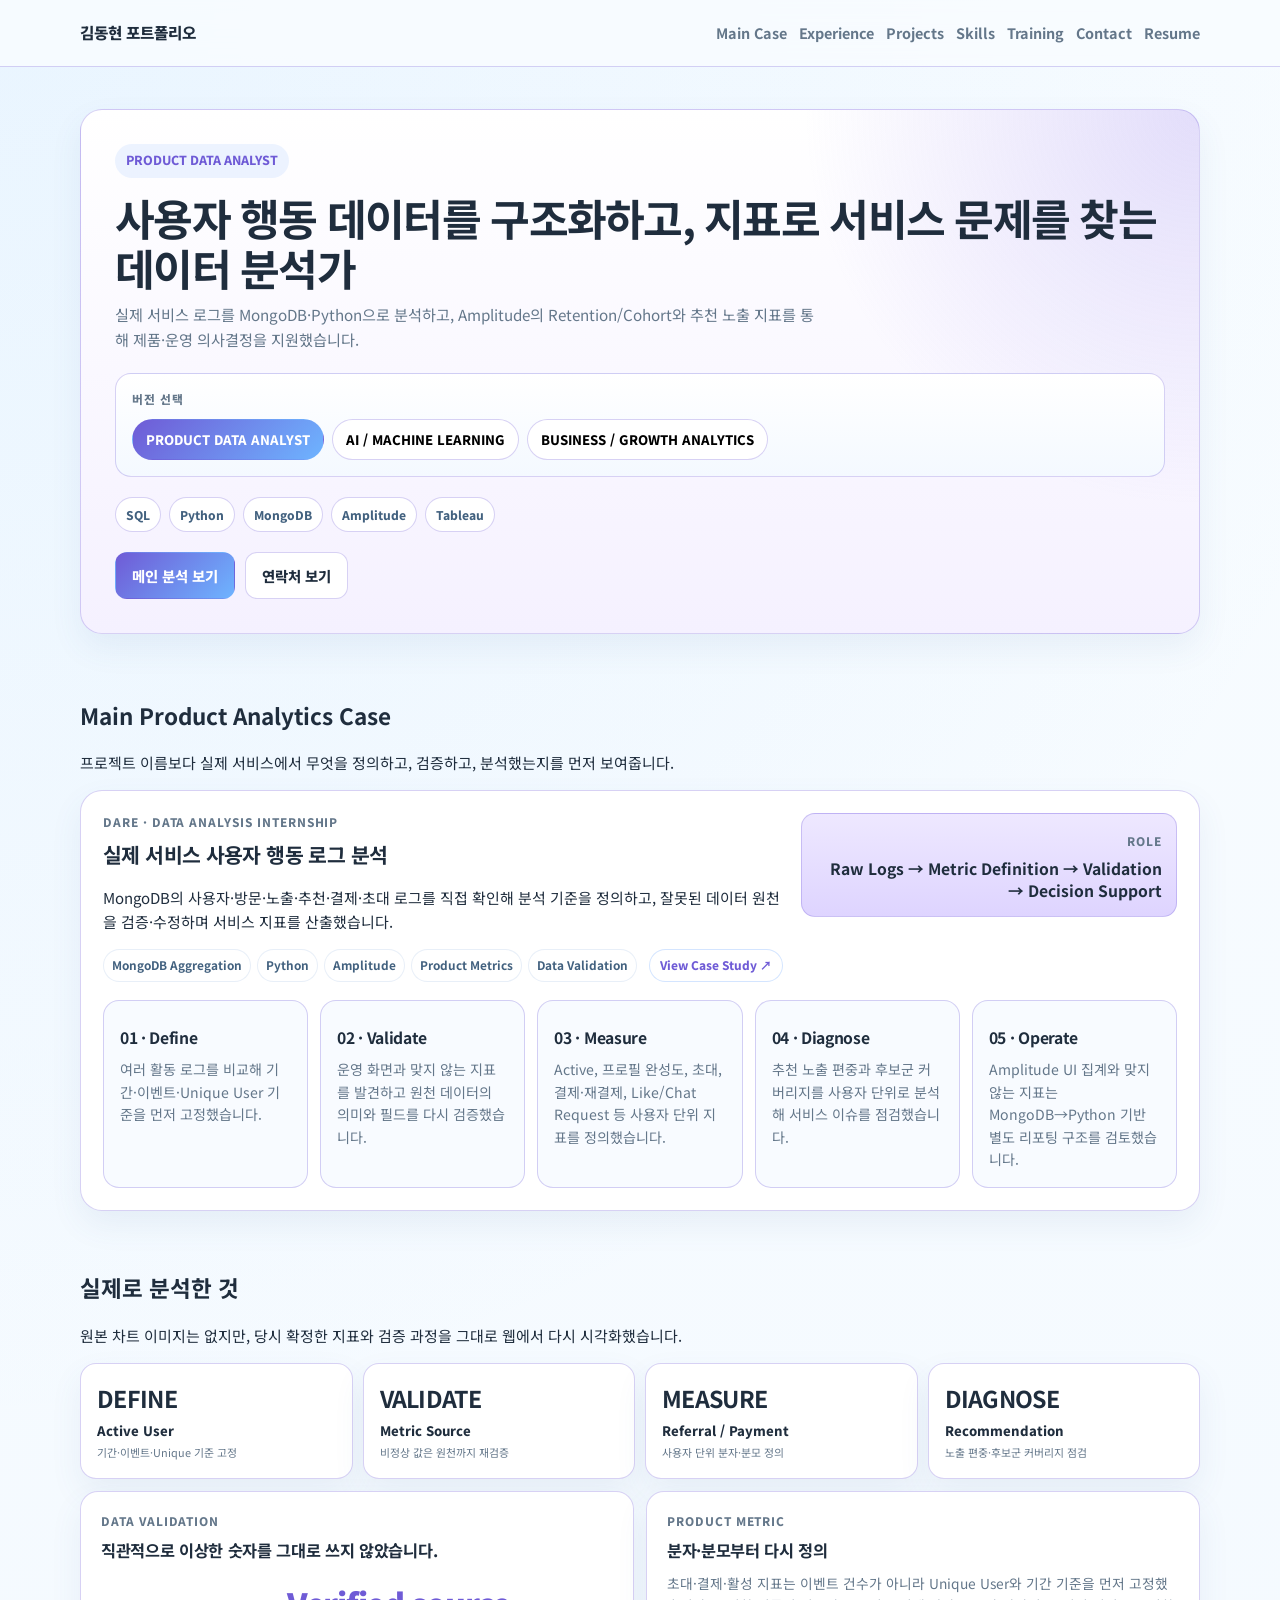
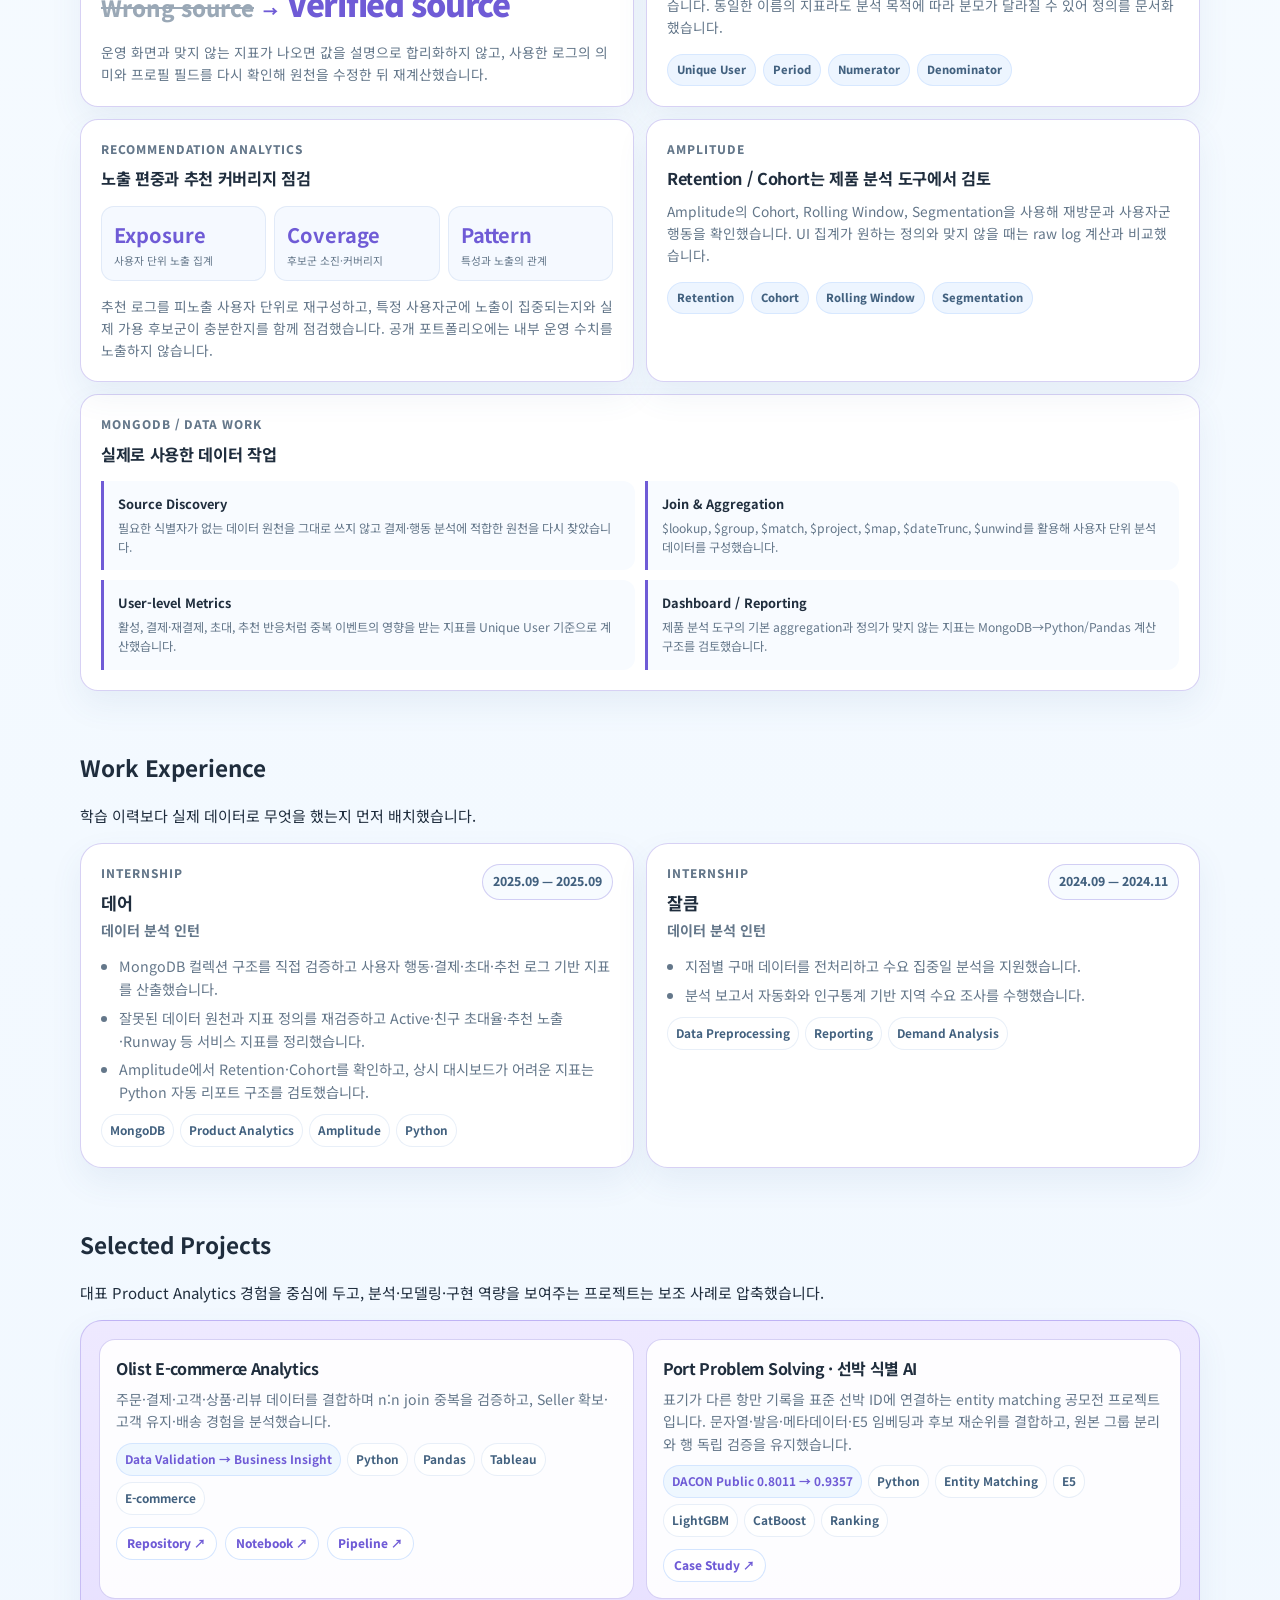
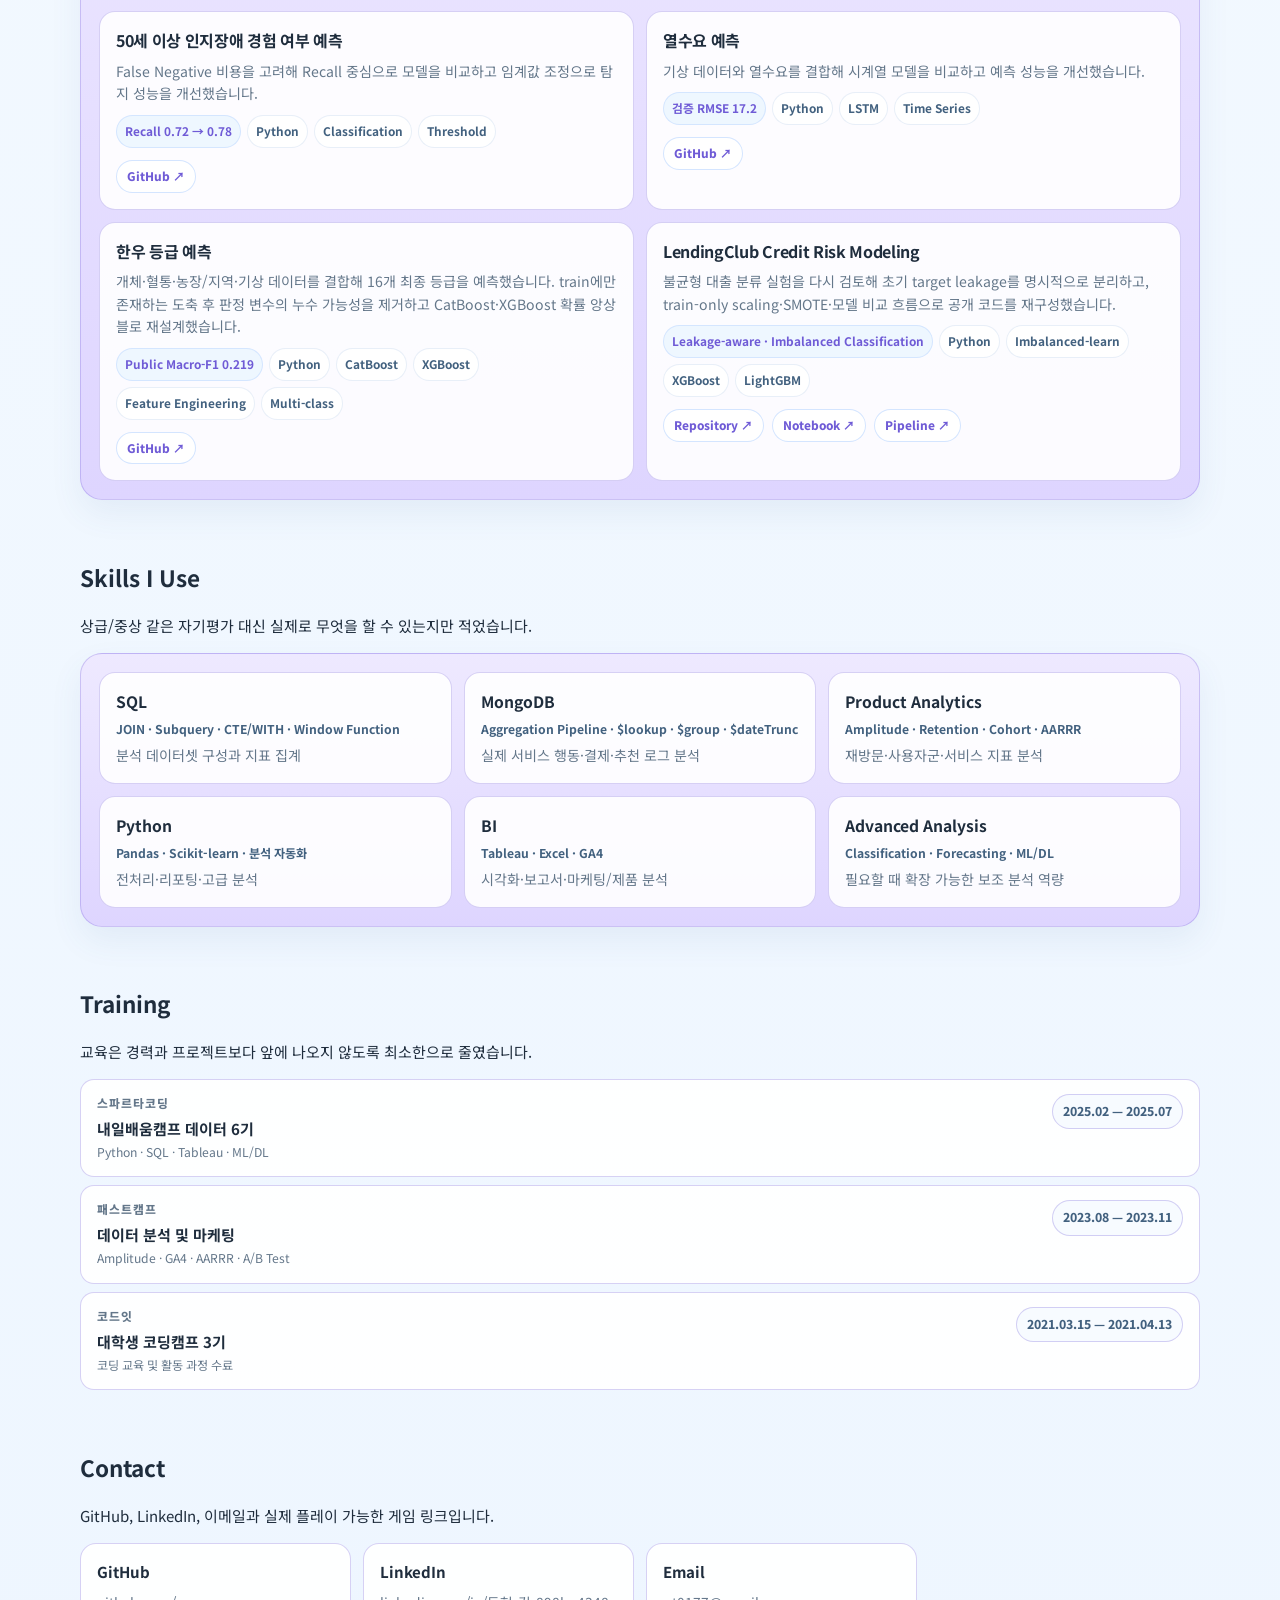
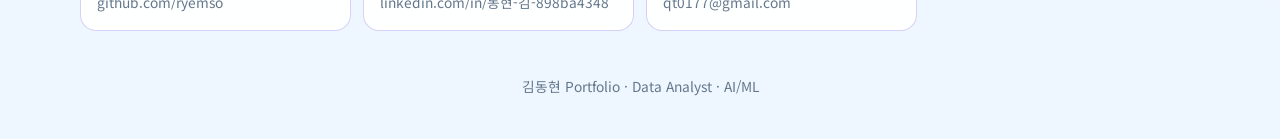
==== commit 8262c9f9: "Bust cache after training history update" ====
--- a/index.html
+++ b/index.html
@@ -8,7 +8,7 @@
   <link rel="preconnect" href="https://fonts.googleapis.com">
   <link rel="preconnect" href="https://fonts.gstatic.com" crossorigin>
   <link href="https://fonts.googleapis.com/css2?family=Noto+Sans+KR:wght@400;500;700;800&display=swap" rel="stylesheet">
-  <link rel="stylesheet" href="./style.css?v=20261102-lotte1" />
+  <link rel="stylesheet" href="./style.css?v=20261107-training1" />
 </head>
 <body>
   <header class="topbar">
@@ -155,7 +155,7 @@
     김동현 Portfolio · Data Analyst · AI/ML
   </footer>
 
-  <script src="./script.js?v=20261102-lotte1"></script>
-  <script src="./ai.js?v=20261102-lotte1"></script>
+  <script src="./script.js?v=20261107-training1"></script>
+  <script src="./ai.js?v=20261107-training1"></script>
 </body>
 </html>
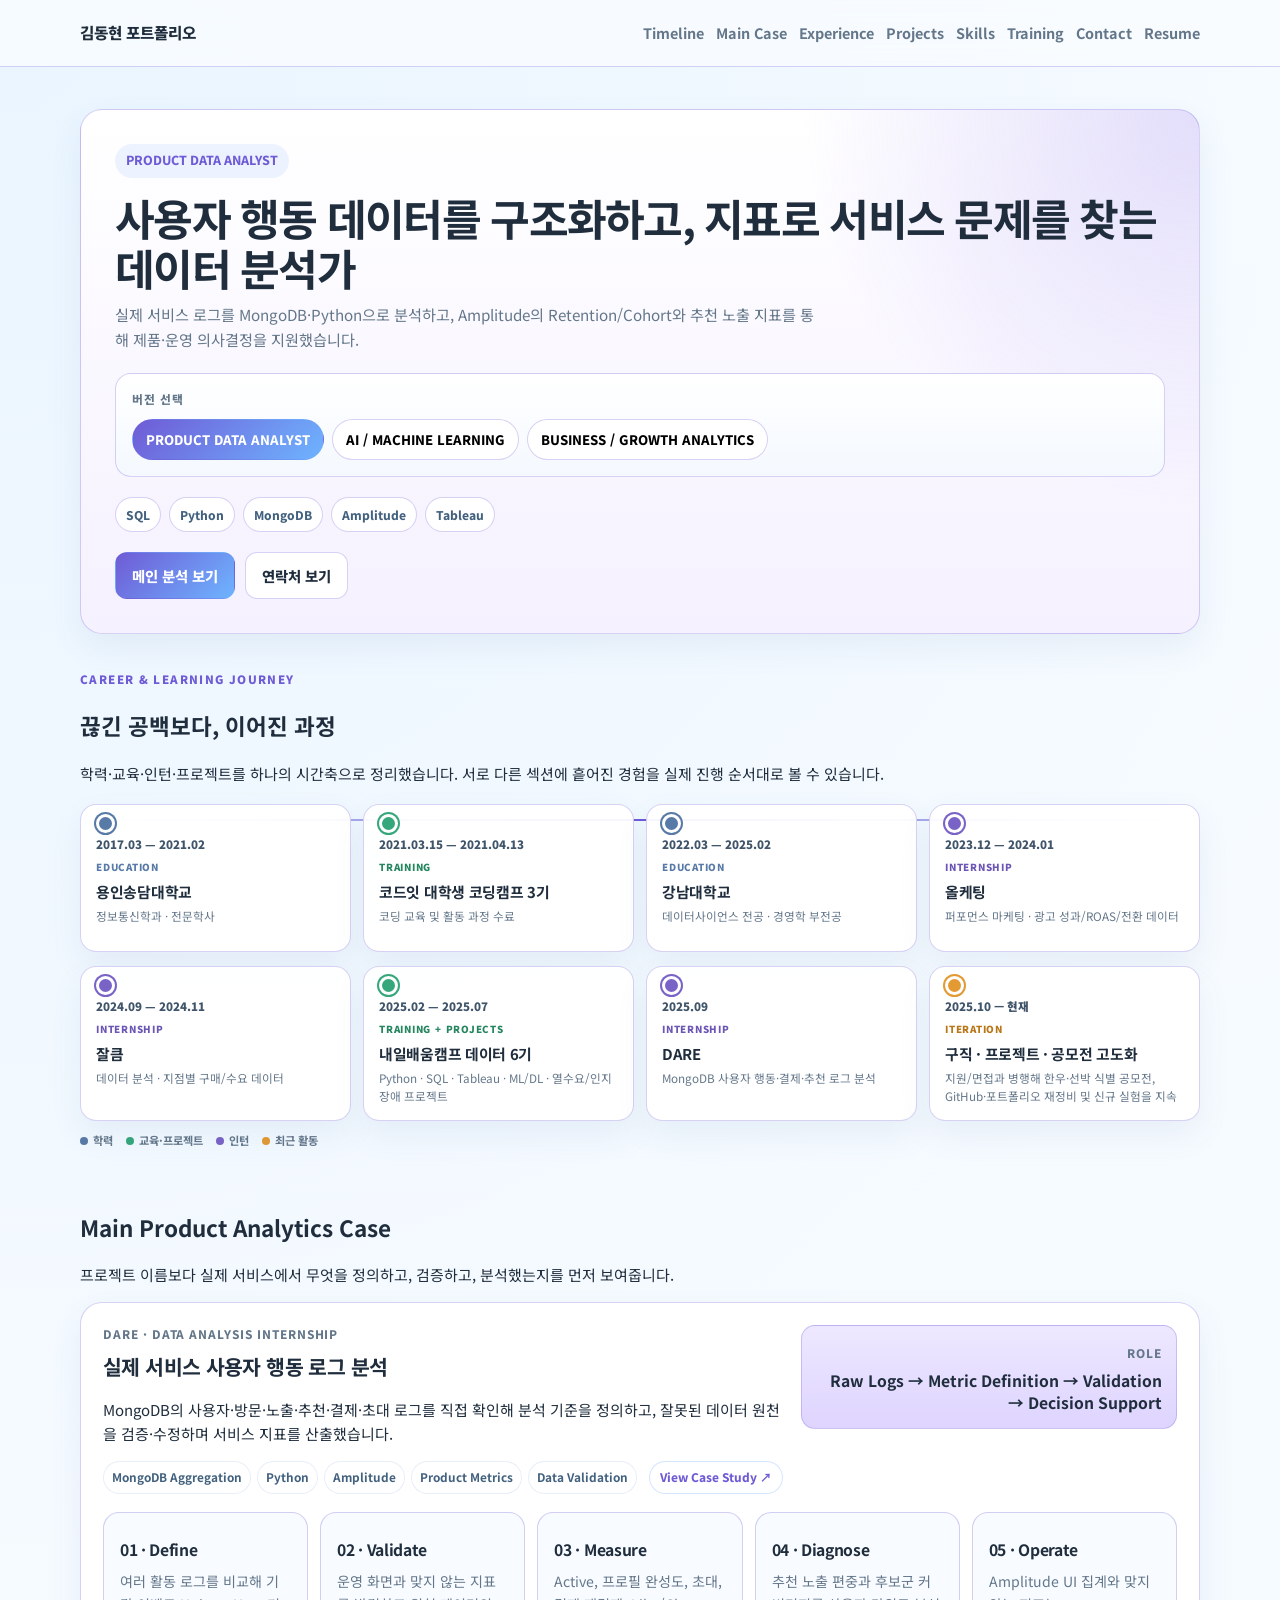
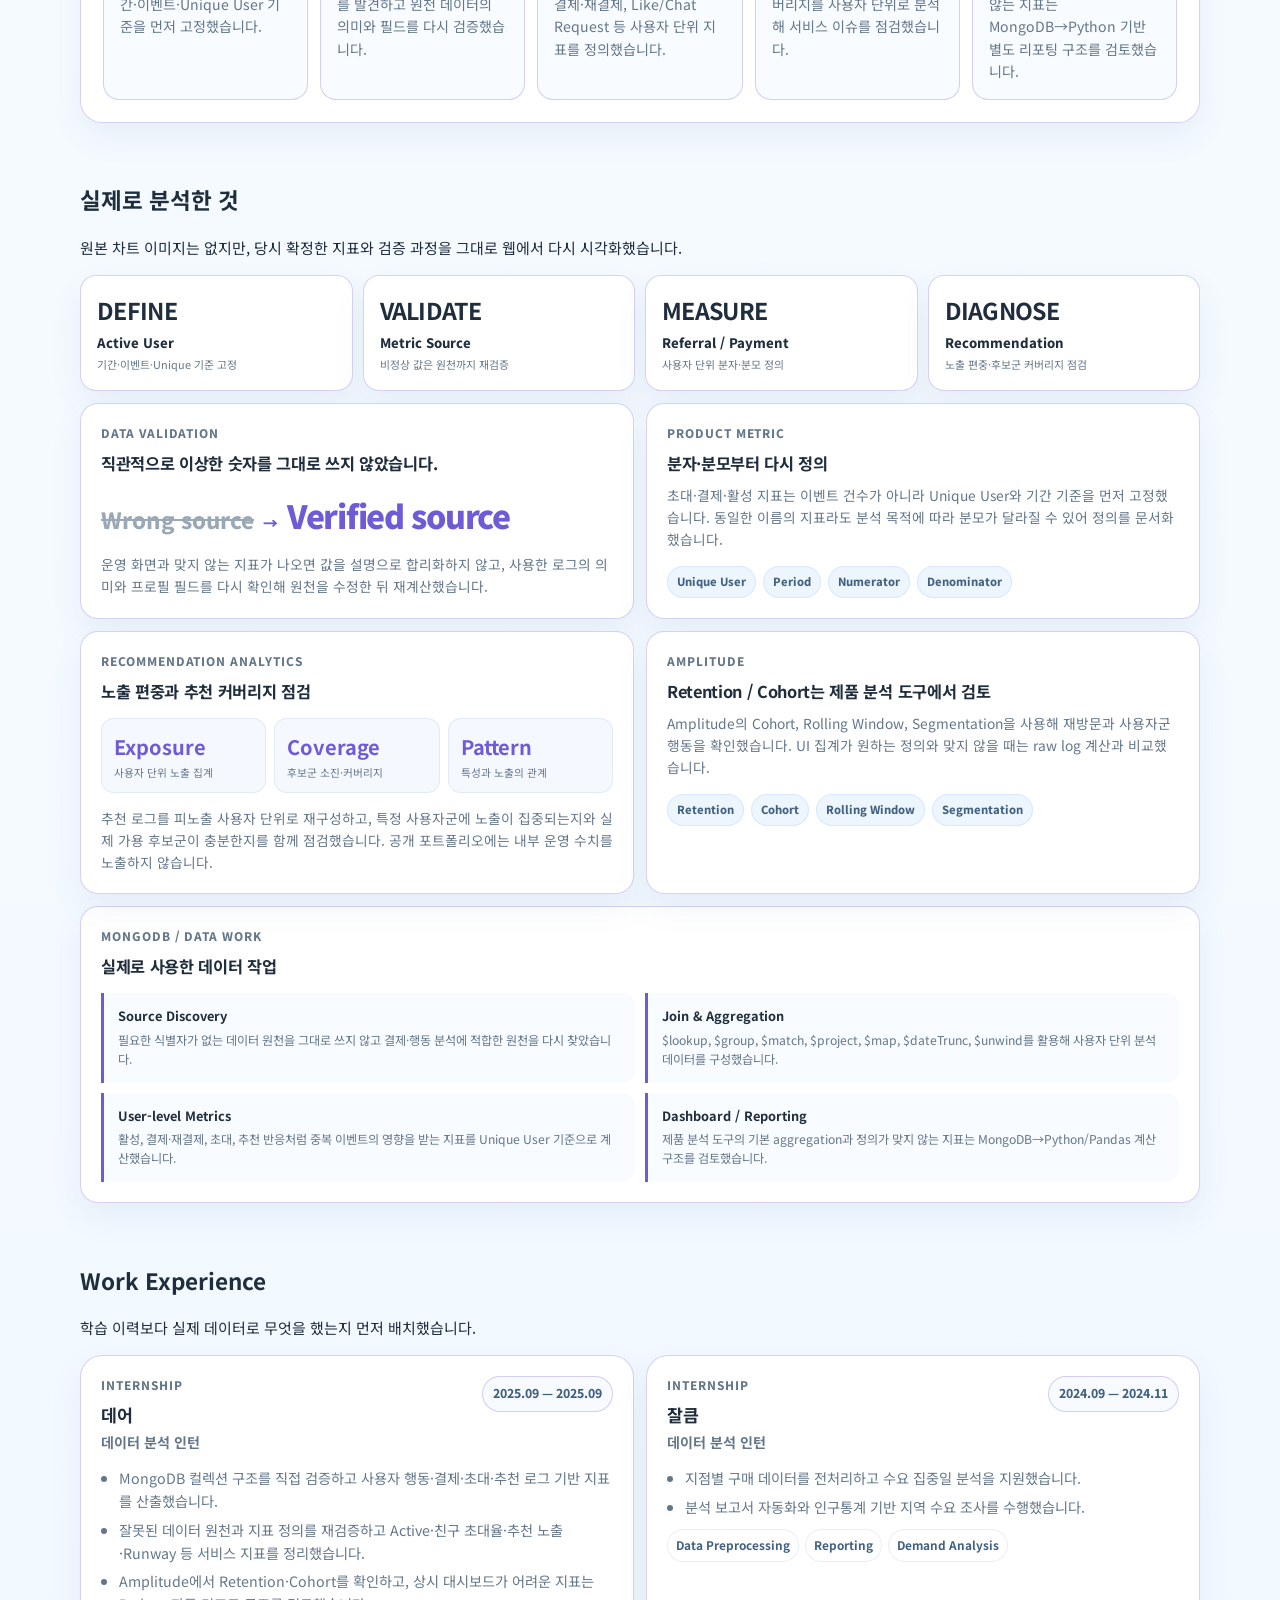
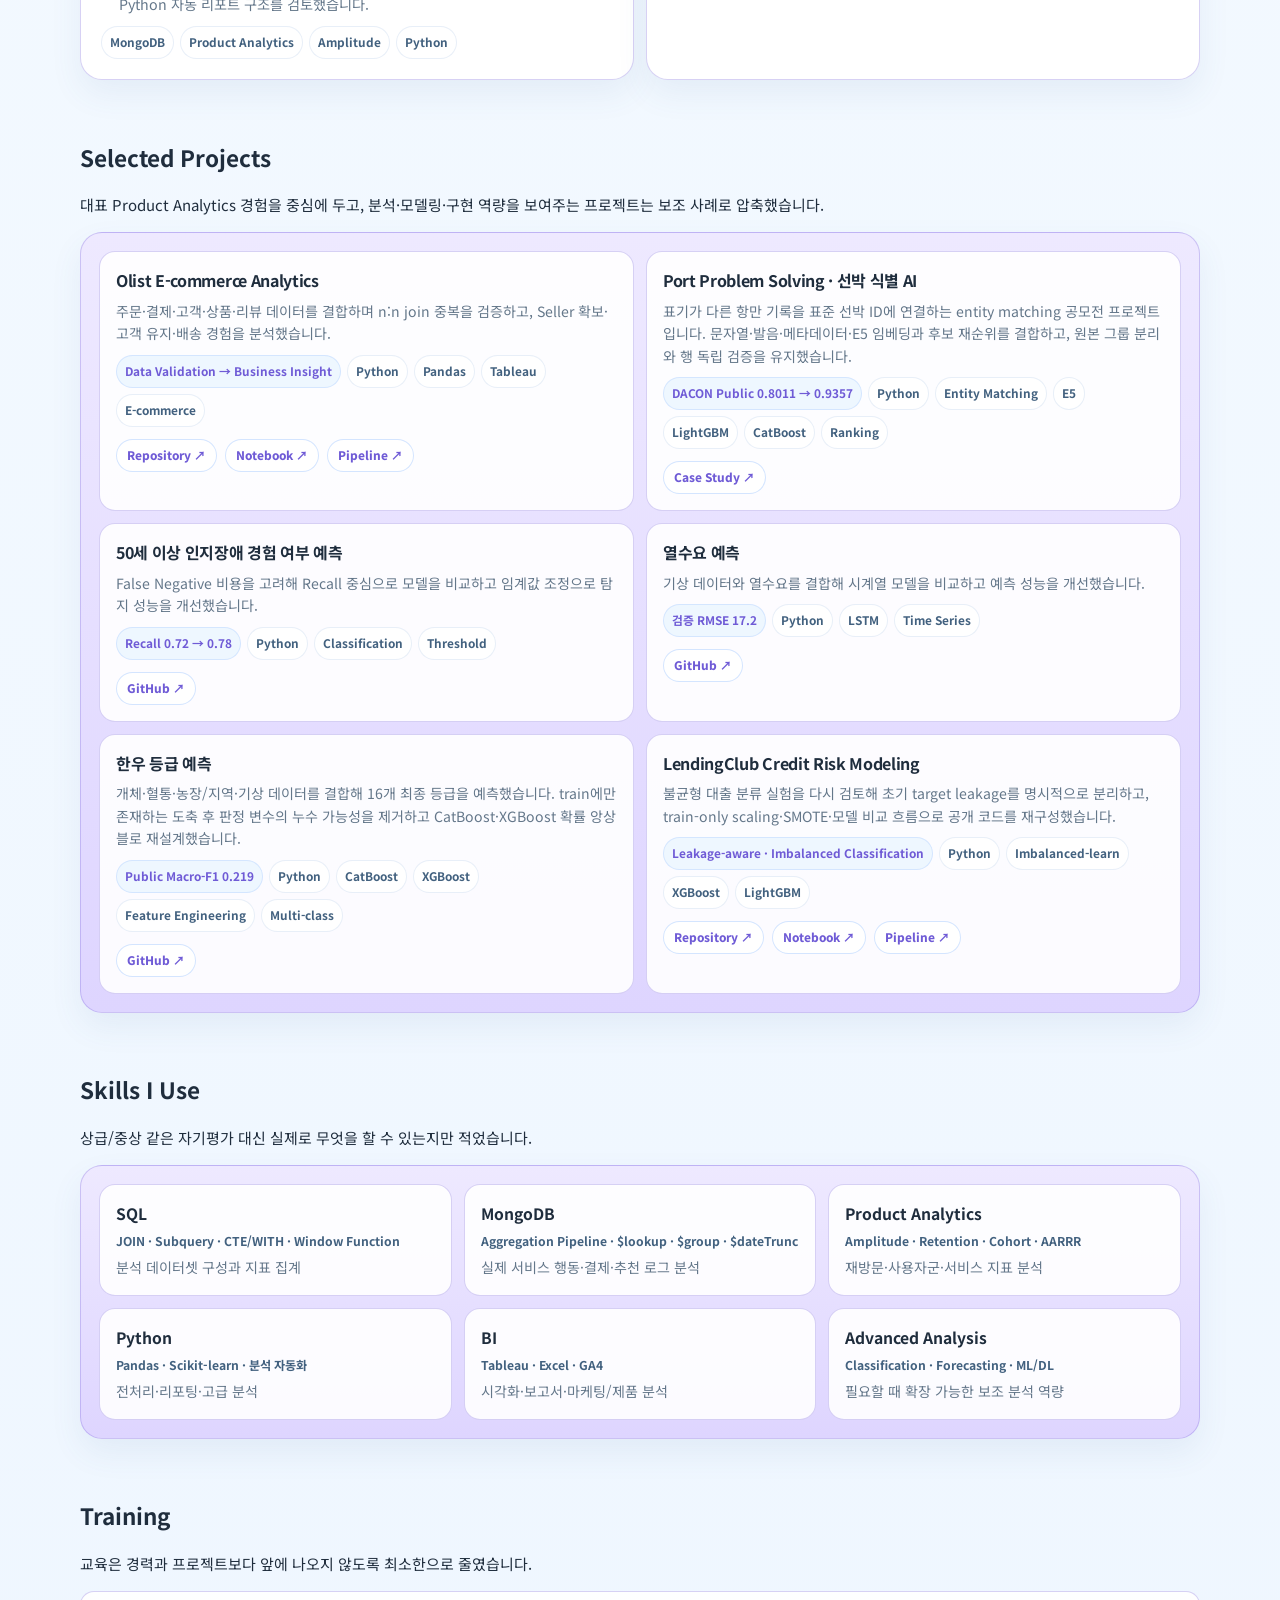
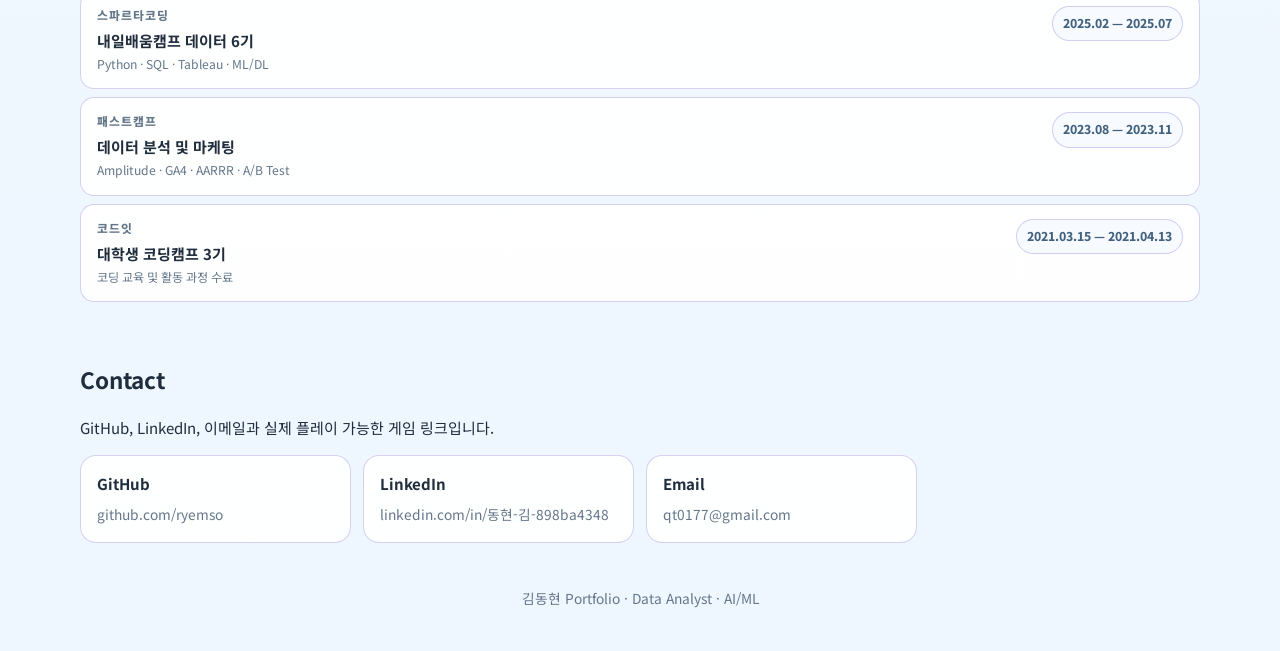
==== commit c45fb827: "Add career timeline to portfolio overview" ====
--- a/index.html
+++ b/index.html
@@ -8,7 +8,7 @@
   <link rel="preconnect" href="https://fonts.googleapis.com">
   <link rel="preconnect" href="https://fonts.gstatic.com" crossorigin>
   <link href="https://fonts.googleapis.com/css2?family=Noto+Sans+KR:wght@400;500;700;800&display=swap" rel="stylesheet">
-  <link rel="stylesheet" href="./style.css?v=20261107-training1" />
+  <link rel="stylesheet" href="./style.css?v=20261113-timeline1" />
 </head>
 <body>
   <header class="topbar">
@@ -17,6 +17,7 @@
         <span>김동현 포트폴리오</span>
       </a>
       <nav class="nav">
+        <a href="#career-timeline">Timeline</a>
         <a href="#main-project">Main Case</a>
         <a href="#experience">Experience</a>
         <a href="#projects">Projects</a>
@@ -47,6 +48,74 @@
             <a class="btn btn-primary" id="mainProjectBtn" href="#main-project">메인 프로젝트 보기</a>
             <a class="btn btn-secondary" id="contactBtn" href="#contact">연락처 보기</a>
           </div>
+        </div>
+      </div>
+    </section>
+
+    <section class="section timeline-section" id="career-timeline">
+      <div class="wrap">
+        <div class="section-head compact">
+          <div>
+            <div class="timeline-kicker">CAREER & LEARNING JOURNEY</div>
+            <h2>끊긴 공백보다, 이어진 과정</h2>
+            <p>학력·교육·인턴·프로젝트를 하나의 시간축으로 정리했습니다. 서로 다른 섹션에 흩어진 경험을 실제 진행 순서대로 볼 수 있습니다.</p>
+          </div>
+        </div>
+        <div class="career-timeline" aria-label="학력, 교육, 인턴, 프로젝트 타임라인">
+          <article class="timeline-item type-education">
+            <span class="timeline-period">2017.03 — 2021.02</span>
+            <span class="timeline-type">EDUCATION</span>
+            <h3>용인송담대학교</h3>
+            <p>정보통신학과 · 전문학사</p>
+          </article>
+          <article class="timeline-item type-training">
+            <span class="timeline-period">2021.03.15 — 2021.04.13</span>
+            <span class="timeline-type">TRAINING</span>
+            <h3>코드잇 대학생 코딩캠프 3기</h3>
+            <p>코딩 교육 및 활동 과정 수료</p>
+          </article>
+          <article class="timeline-item type-education">
+            <span class="timeline-period">2022.03 — 2025.02</span>
+            <span class="timeline-type">EDUCATION</span>
+            <h3>강남대학교</h3>
+            <p>데이터사이언스 전공 · 경영학 부전공</p>
+          </article>
+          <article class="timeline-item type-intern">
+            <span class="timeline-period">2023.12 — 2024.01</span>
+            <span class="timeline-type">INTERNSHIP</span>
+            <h3>올케팅</h3>
+            <p>퍼포먼스 마케팅 · 광고 성과/ROAS/전환 데이터</p>
+          </article>
+          <article class="timeline-item type-intern">
+            <span class="timeline-period">2024.09 — 2024.11</span>
+            <span class="timeline-type">INTERNSHIP</span>
+            <h3>잘큼</h3>
+            <p>데이터 분석 · 지점별 구매/수요 데이터</p>
+          </article>
+          <article class="timeline-item type-training">
+            <span class="timeline-period">2025.02 — 2025.07</span>
+            <span class="timeline-type">TRAINING + PROJECTS</span>
+            <h3>내일배움캠프 데이터 6기</h3>
+            <p>Python · SQL · Tableau · ML/DL · 열수요/인지장애 프로젝트</p>
+          </article>
+          <article class="timeline-item type-intern">
+            <span class="timeline-period">2025.09</span>
+            <span class="timeline-type">INTERNSHIP</span>
+            <h3>DARE</h3>
+            <p>MongoDB 사용자 행동·결제·추천 로그 분석</p>
+          </article>
+          <article class="timeline-item type-current">
+            <span class="timeline-period">2025.10 — 현재</span>
+            <span class="timeline-type">ITERATION</span>
+            <h3>구직 · 프로젝트 · 공모전 고도화</h3>
+            <p>지원/면접과 병행해 한우·선박 식별 공모전, GitHub·포트폴리오 재정비 및 신규 실험을 지속</p>
+          </article>
+        </div>
+        <div class="timeline-legend" aria-label="타임라인 범례">
+          <span><i class="legend-dot education"></i>학력</span>
+          <span><i class="legend-dot training"></i>교육·프로젝트</span>
+          <span><i class="legend-dot intern"></i>인턴</span>
+          <span><i class="legend-dot current"></i>최근 활동</span>
         </div>
       </div>
     </section>
@@ -155,7 +224,7 @@
     김동현 Portfolio · Data Analyst · AI/ML
   </footer>
 
-  <script src="./script.js?v=20261107-training1"></script>
-  <script src="./ai.js?v=20261107-training1"></script>
+  <script src="./script.js?v=20261113-timeline1"></script>
+  <script src="./ai.js?v=20261113-timeline1"></script>
 </body>
 </html>
--- a/style.css
+++ b/style.css
@@ -734,3 +734,112 @@
 .project-links .project-card-link {
   margin: 0;
 }
+
+
+/* Career timeline */
+.timeline-section { padding-top: 10px; }
+.timeline-kicker {
+  margin-bottom: 5px;
+  color: var(--accent);
+  font-size: .72rem;
+  font-weight: 900;
+  letter-spacing: .12em;
+}
+.career-timeline {
+  position: relative;
+  display: grid;
+  grid-template-columns: repeat(4, minmax(0, 1fr));
+  gap: 14px 12px;
+  margin-top: 18px;
+}
+.career-timeline::before {
+  content: "";
+  position: absolute;
+  left: 3%;
+  right: 3%;
+  top: 15px;
+  height: 2px;
+  background: linear-gradient(90deg, rgba(77,146,255,.16), var(--accent), rgba(77,146,255,.16));
+  z-index: 0;
+}
+.timeline-item {
+  position: relative;
+  z-index: 1;
+  min-height: 148px;
+  padding: 30px 15px 15px;
+  border-radius: 16px;
+  border: 1px solid var(--line);
+  background: rgba(255,255,255,.94);
+  box-shadow: var(--shadow);
+}
+.timeline-item::before {
+  content: "";
+  position: absolute;
+  top: 9px;
+  left: 15px;
+  width: 13px;
+  height: 13px;
+  border-radius: 50%;
+  border: 3px solid #fff;
+  box-shadow: 0 0 0 2px var(--accent);
+  background: var(--accent);
+}
+.timeline-period {
+  display: block;
+  color: #40556a;
+  font-size: .72rem;
+  font-weight: 900;
+}
+.timeline-type {
+  display: inline-block;
+  margin-top: 7px;
+  font-size: .61rem;
+  font-weight: 900;
+  letter-spacing: .08em;
+  color: var(--accent);
+}
+.timeline-item h3 {
+  margin: 5px 0 4px;
+  font-size: .93rem;
+  line-height: 1.4;
+  letter-spacing: -.02em;
+}
+.timeline-item p {
+  margin: 0;
+  color: var(--muted);
+  font-size: .73rem;
+  line-height: 1.55;
+}
+.timeline-item.type-education::before { background: #587aa6; box-shadow: 0 0 0 2px #587aa6; }
+.timeline-item.type-training::before { background: #35a77b; box-shadow: 0 0 0 2px #35a77b; }
+.timeline-item.type-intern::before { background: #7a63c7; box-shadow: 0 0 0 2px #7a63c7; }
+.timeline-item.type-current::before { background: #e39a32; box-shadow: 0 0 0 2px #e39a32; }
+.timeline-item.type-education .timeline-type { color: #587aa6; }
+.timeline-item.type-training .timeline-type { color: #25855f; }
+.timeline-item.type-intern .timeline-type { color: #6b55b5; }
+.timeline-item.type-current .timeline-type { color: #b97616; }
+.timeline-legend {
+  display: flex;
+  flex-wrap: wrap;
+  gap: 13px;
+  margin-top: 11px;
+  color: var(--muted);
+  font-size: .7rem;
+  font-weight: 700;
+}
+.timeline-legend span { display: inline-flex; align-items: center; gap: 5px; }
+.legend-dot { width: 8px; height: 8px; border-radius: 50%; display: inline-block; }
+.legend-dot.education { background:#587aa6; }
+.legend-dot.training { background:#35a77b; }
+.legend-dot.intern { background:#7a63c7; }
+.legend-dot.current { background:#e39a32; }
+
+@media (max-width: 900px) {
+  .career-timeline { grid-template-columns: repeat(2, minmax(0,1fr)); }
+  .career-timeline::before { display:none; }
+}
+@media (max-width: 560px) {
+  .career-timeline { grid-template-columns: 1fr; gap: 8px; }
+  .timeline-item { min-height: 0; padding: 14px 14px 14px 42px; }
+  .timeline-item::before { top: 18px; left: 16px; }
+}
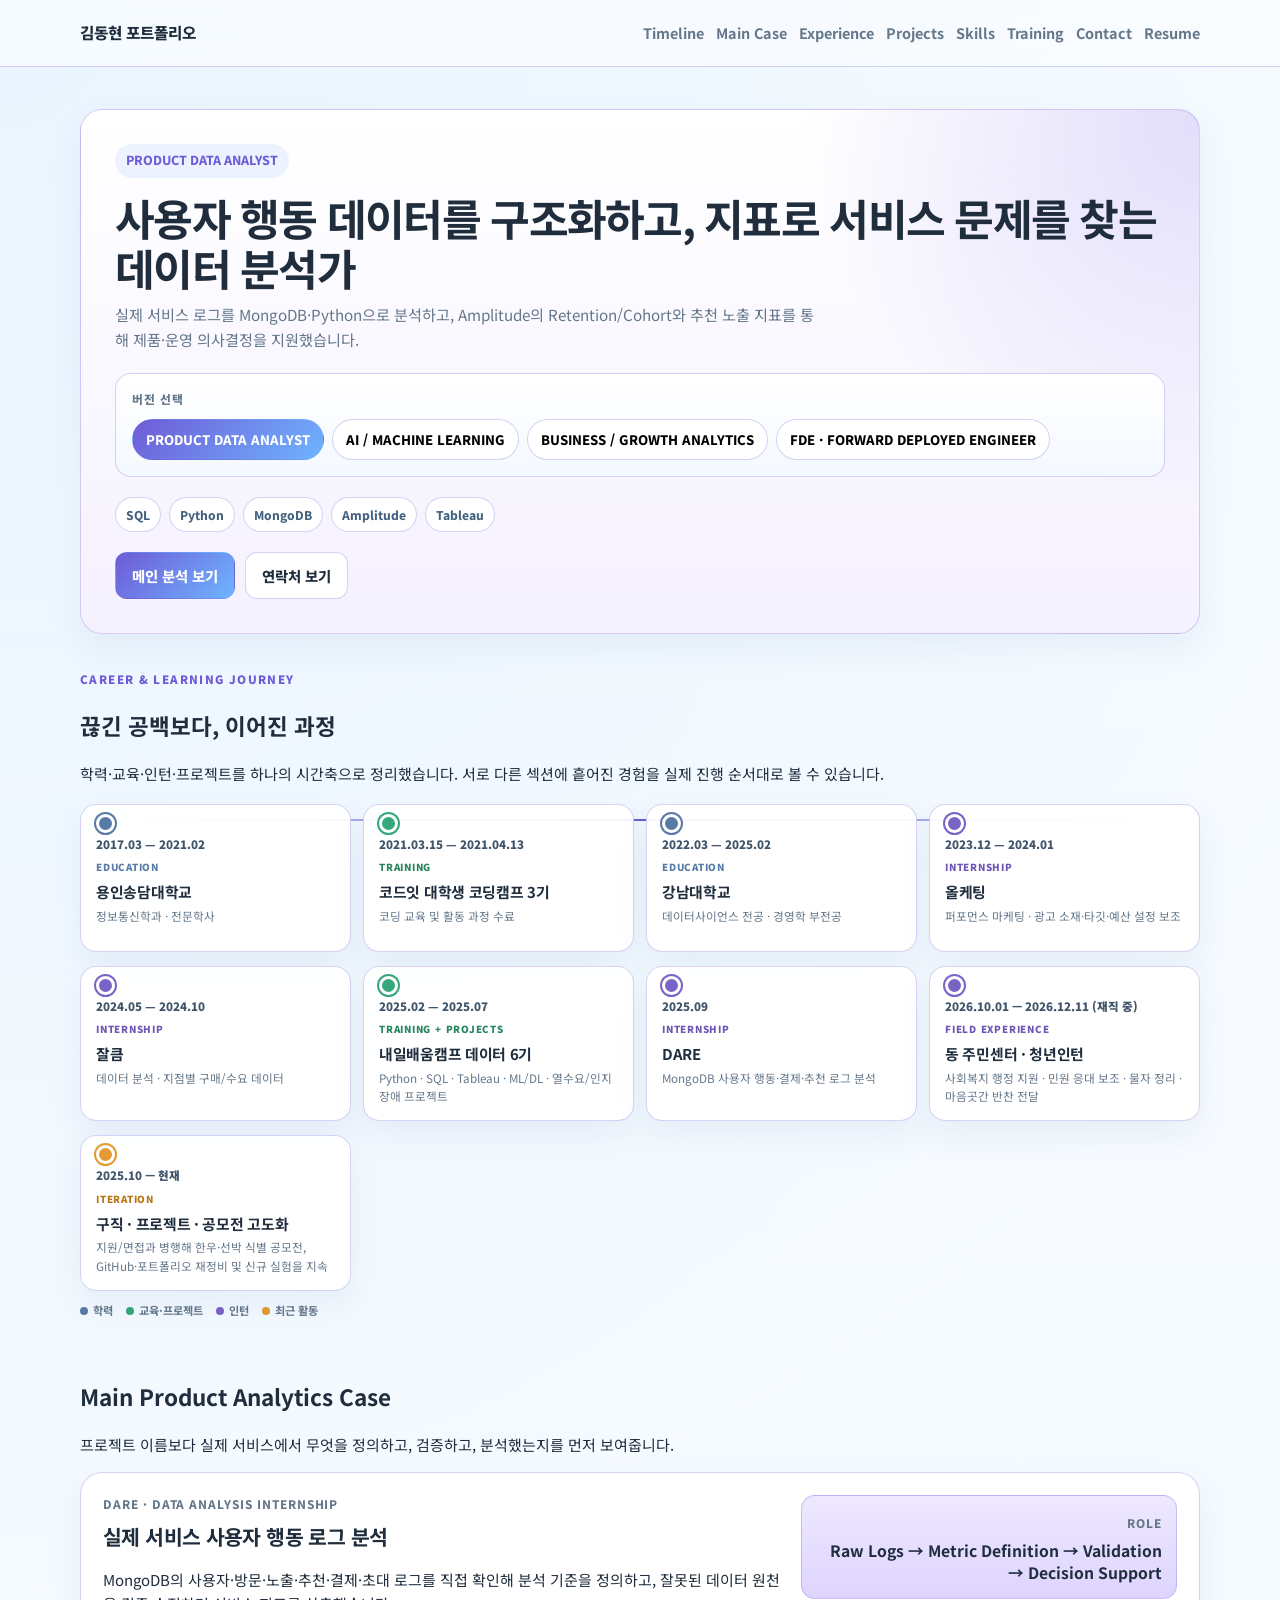
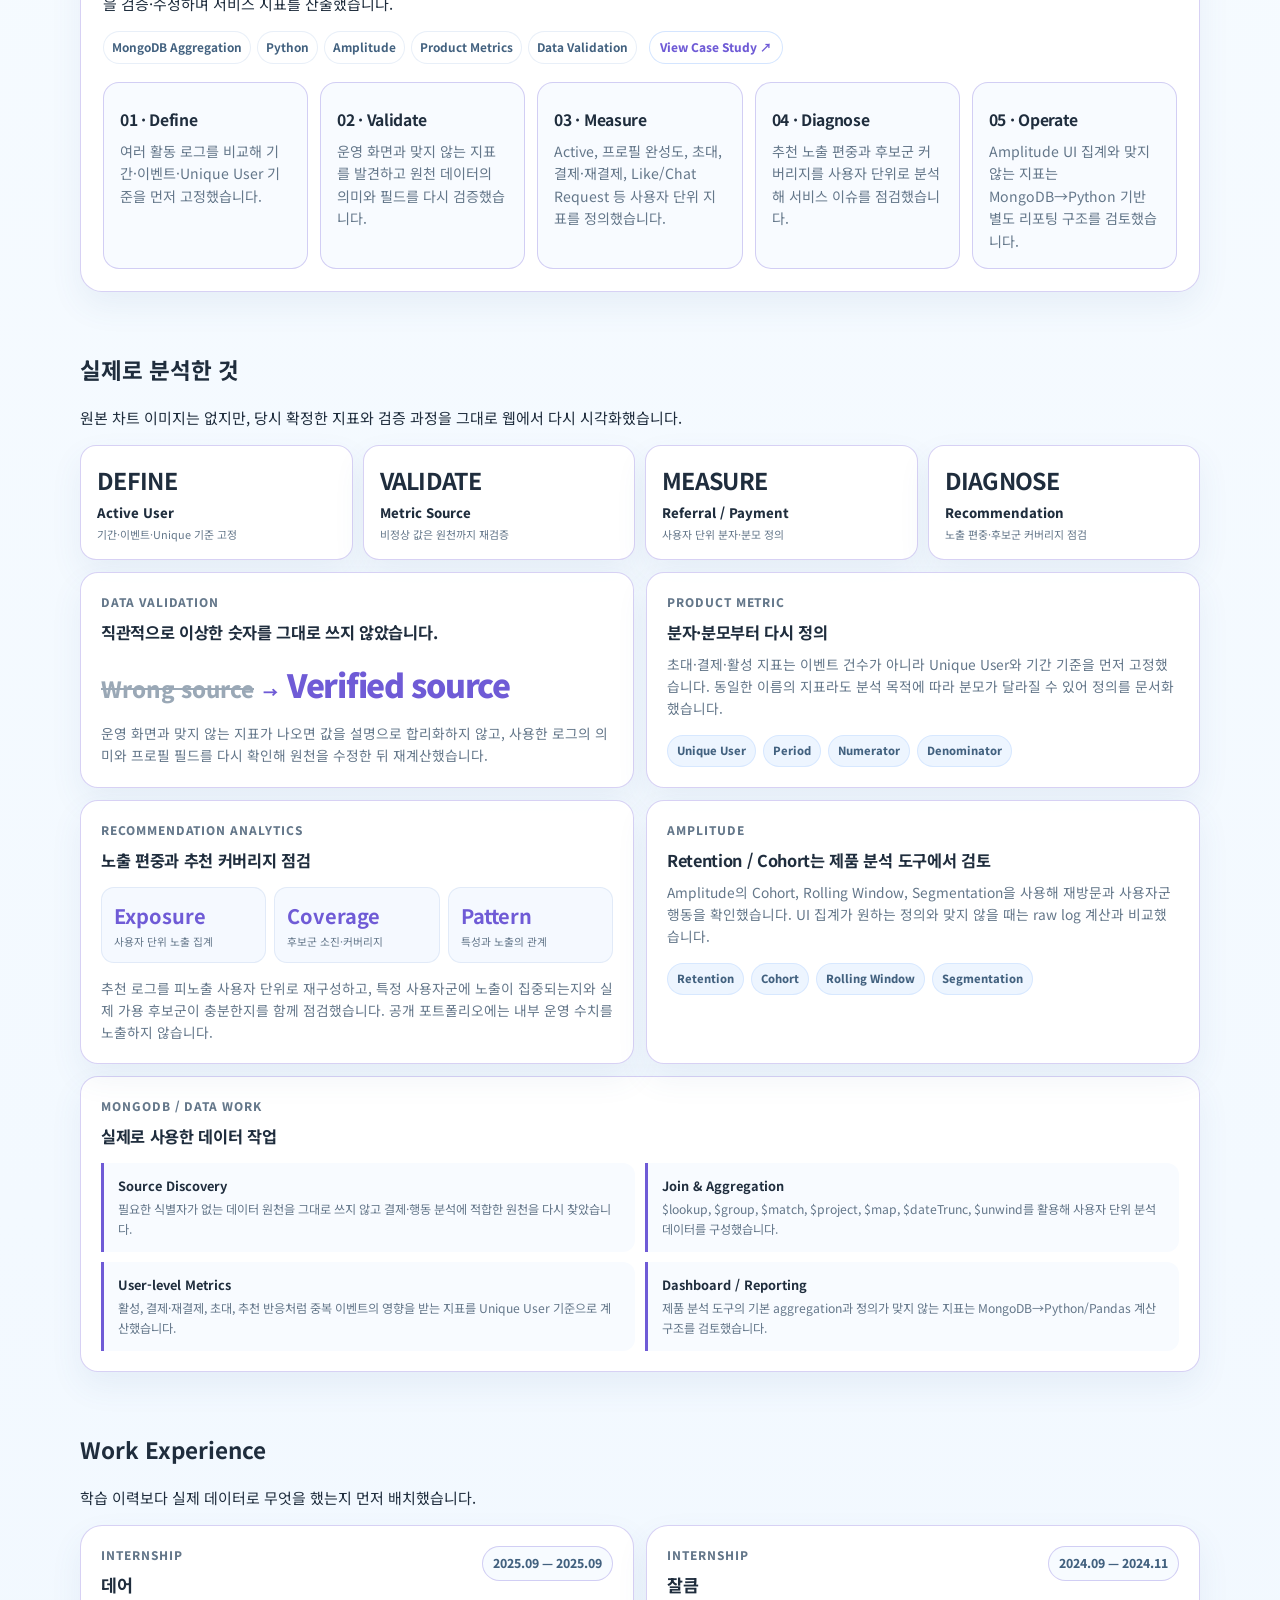
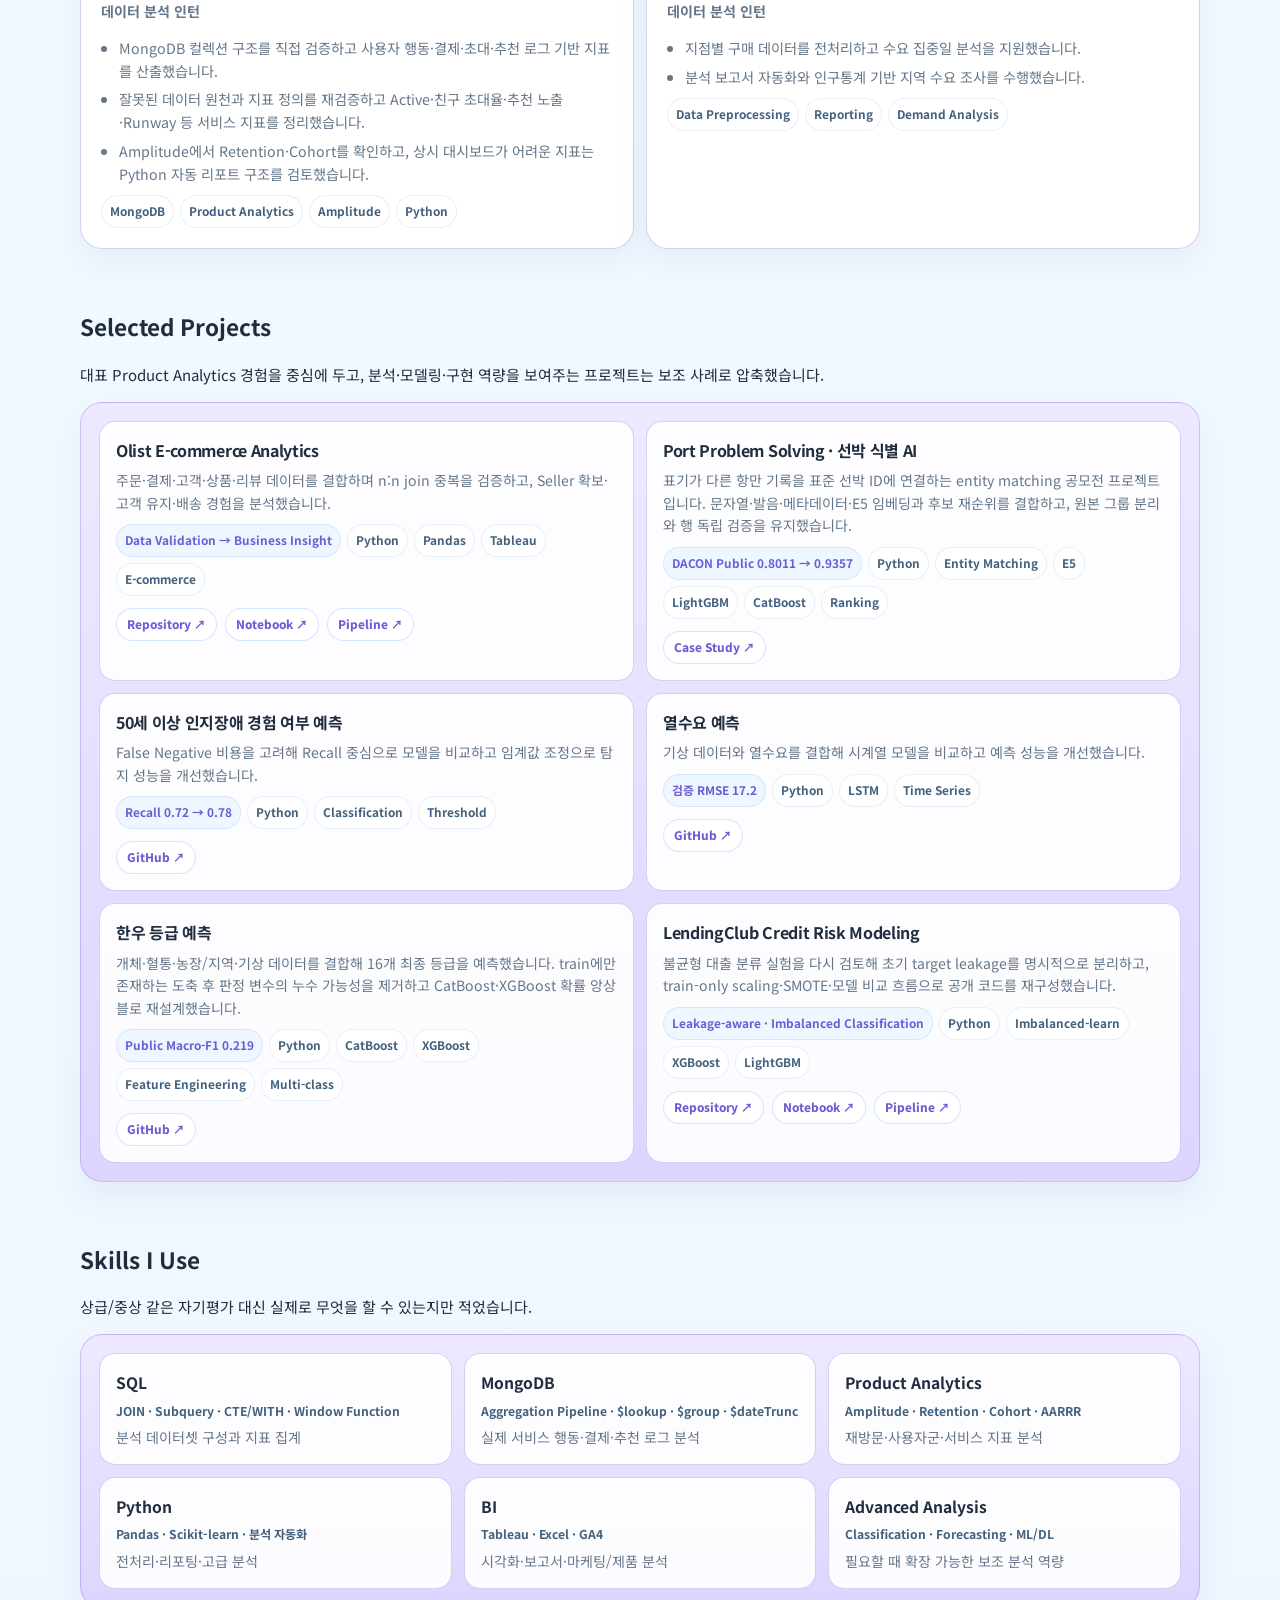
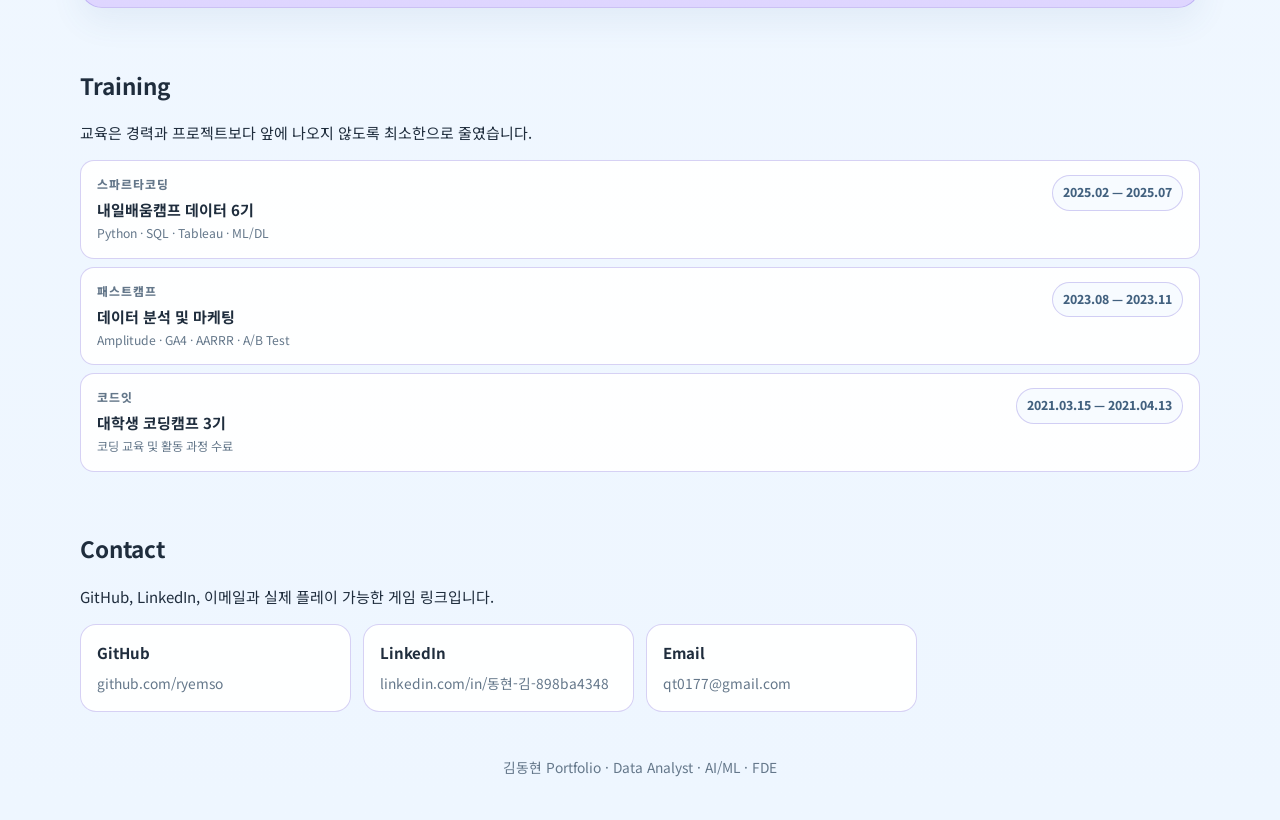
==== commit 1d02af62: "Expose FDE portfolio view and correct career timeline" ====
--- a/index.html
+++ b/index.html
@@ -4,11 +4,11 @@
   <meta charset="UTF-8" />
   <meta name="viewport" content="width=device-width, initial-scale=1.0" />
   <title>김동현 | Portfolio</title>
-  <meta name="description" content="버전별 링크 공유가 가능한 김동현의 포트폴리오 웹사이트" />
+  <meta name="description" content="데이터 분석·AI/ML·Forward Deployed Engineer 직무별 프로젝트와 이력서를 확인할 수 있는 포트폴리오" />
   <link rel="preconnect" href="https://fonts.googleapis.com">
   <link rel="preconnect" href="https://fonts.gstatic.com" crossorigin>
   <link href="https://fonts.googleapis.com/css2?family=Noto+Sans+KR:wght@400;500;700;800&display=swap" rel="stylesheet">
-  <link rel="stylesheet" href="./style.css?v=20261113-timeline1" />
+  <link rel="stylesheet" href="./style.css?v=20261124-fde1" />
 </head>
 <body>
   <header class="topbar">
@@ -84,10 +84,10 @@
             <span class="timeline-period">2023.12 — 2024.01</span>
             <span class="timeline-type">INTERNSHIP</span>
             <h3>올케팅</h3>
-            <p>퍼포먼스 마케팅 · 광고 성과/ROAS/전환 데이터</p>
-          </article>
-          <article class="timeline-item type-intern">
-            <span class="timeline-period">2024.09 — 2024.11</span>
+            <p>퍼포먼스 마케팅 · 광고 소재·타깃·예산 설정 보조</p>
+          </article>
+          <article class="timeline-item type-intern">
+            <span class="timeline-period">2024.05 — 2024.10</span>
             <span class="timeline-type">INTERNSHIP</span>
             <h3>잘큼</h3>
             <p>데이터 분석 · 지점별 구매/수요 데이터</p>
@@ -103,6 +103,12 @@
             <span class="timeline-type">INTERNSHIP</span>
             <h3>DARE</h3>
             <p>MongoDB 사용자 행동·결제·추천 로그 분석</p>
+          </article>
+          <article class="timeline-item type-intern">
+            <span class="timeline-period">2026.10.01 — 2026.12.11 (재직 중)</span>
+            <span class="timeline-type">FIELD EXPERIENCE</span>
+            <h3>동 주민센터 · 청년인턴</h3>
+            <p>사회복지 행정 지원 · 민원 응대 보조 · 물자 정리 · 마음곳간 반찬 전달</p>
           </article>
           <article class="timeline-item type-current">
             <span class="timeline-period">2025.10 — 현재</span>
@@ -221,10 +227,11 @@
   </main>
 
   <footer>
-    김동현 Portfolio · Data Analyst · AI/ML
+    김동현 Portfolio · Data Analyst · AI/ML · FDE
   </footer>
 
   <script src="./script.js?v=20261113-timeline1"></script>
   <script src="./ai.js?v=20261113-timeline1"></script>
+  <script src="./fde.js?v=20261124-fde1"></script>
 </body>
 </html>
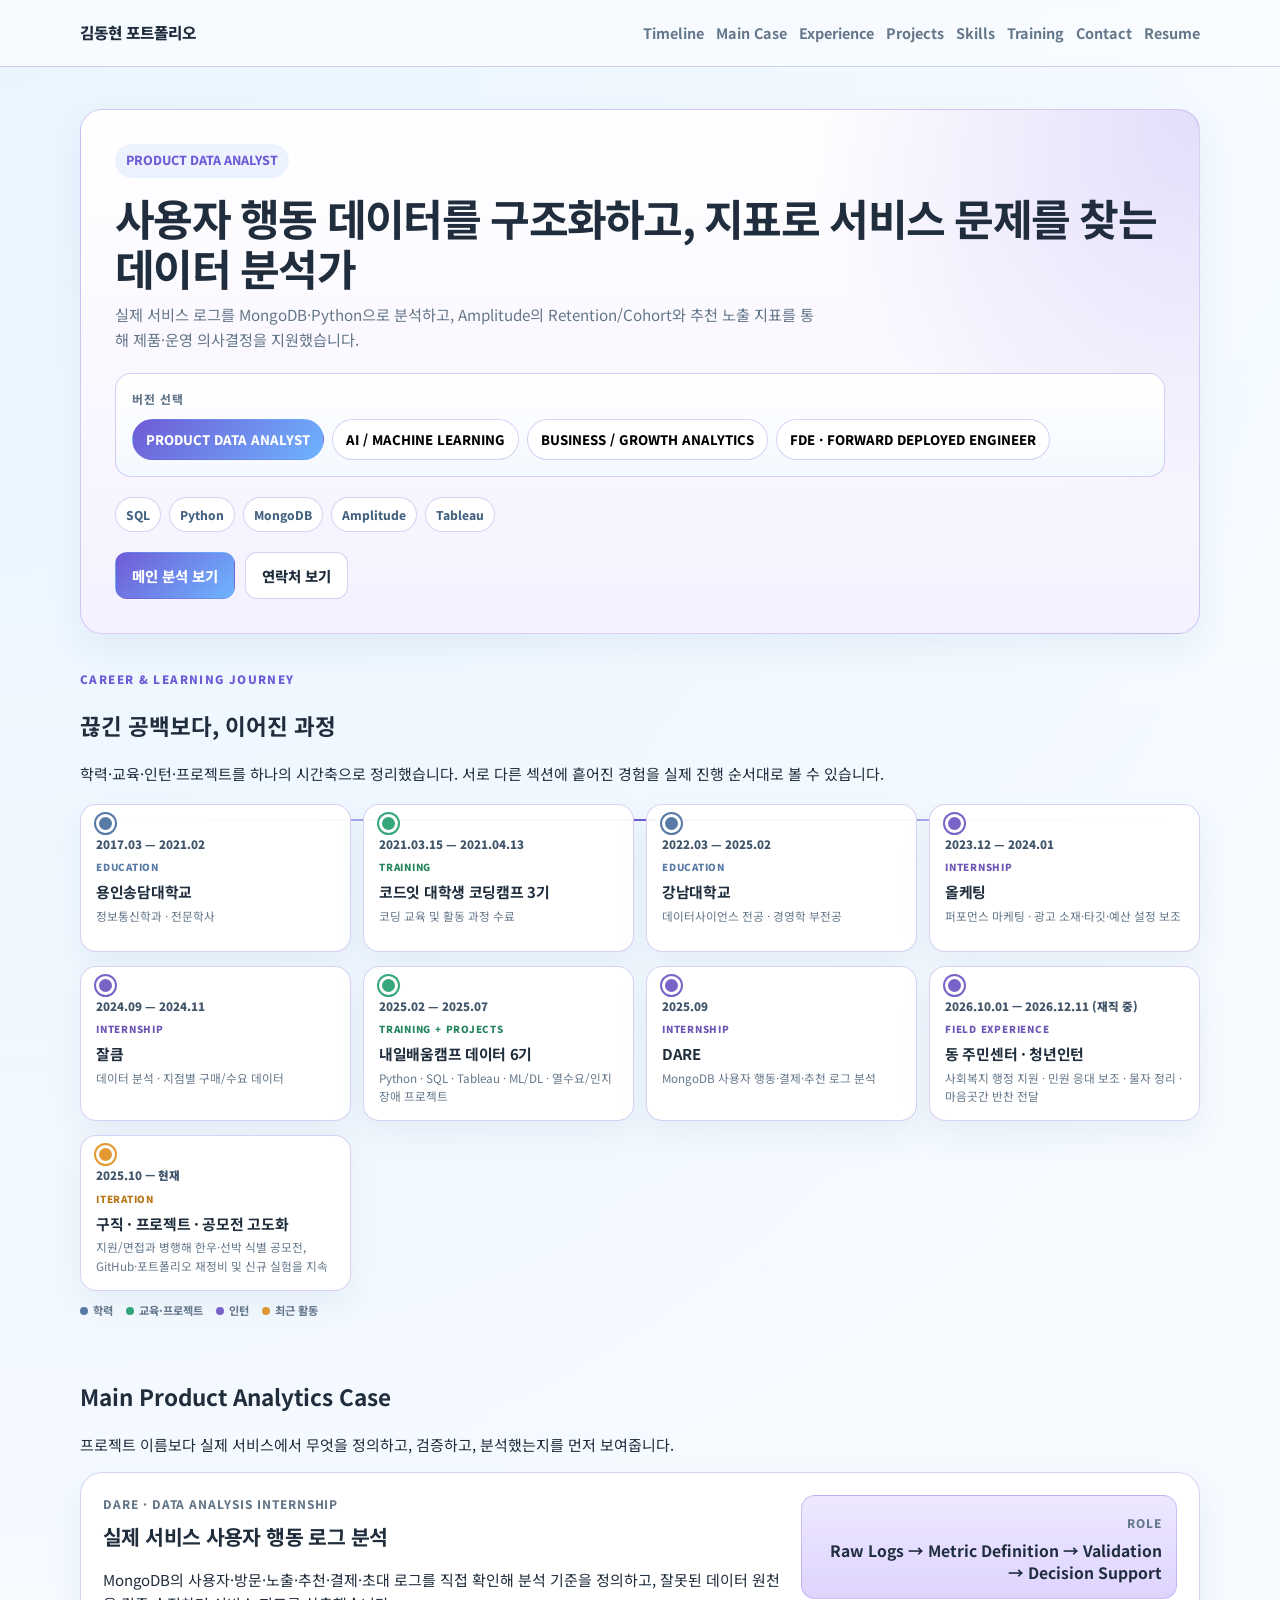
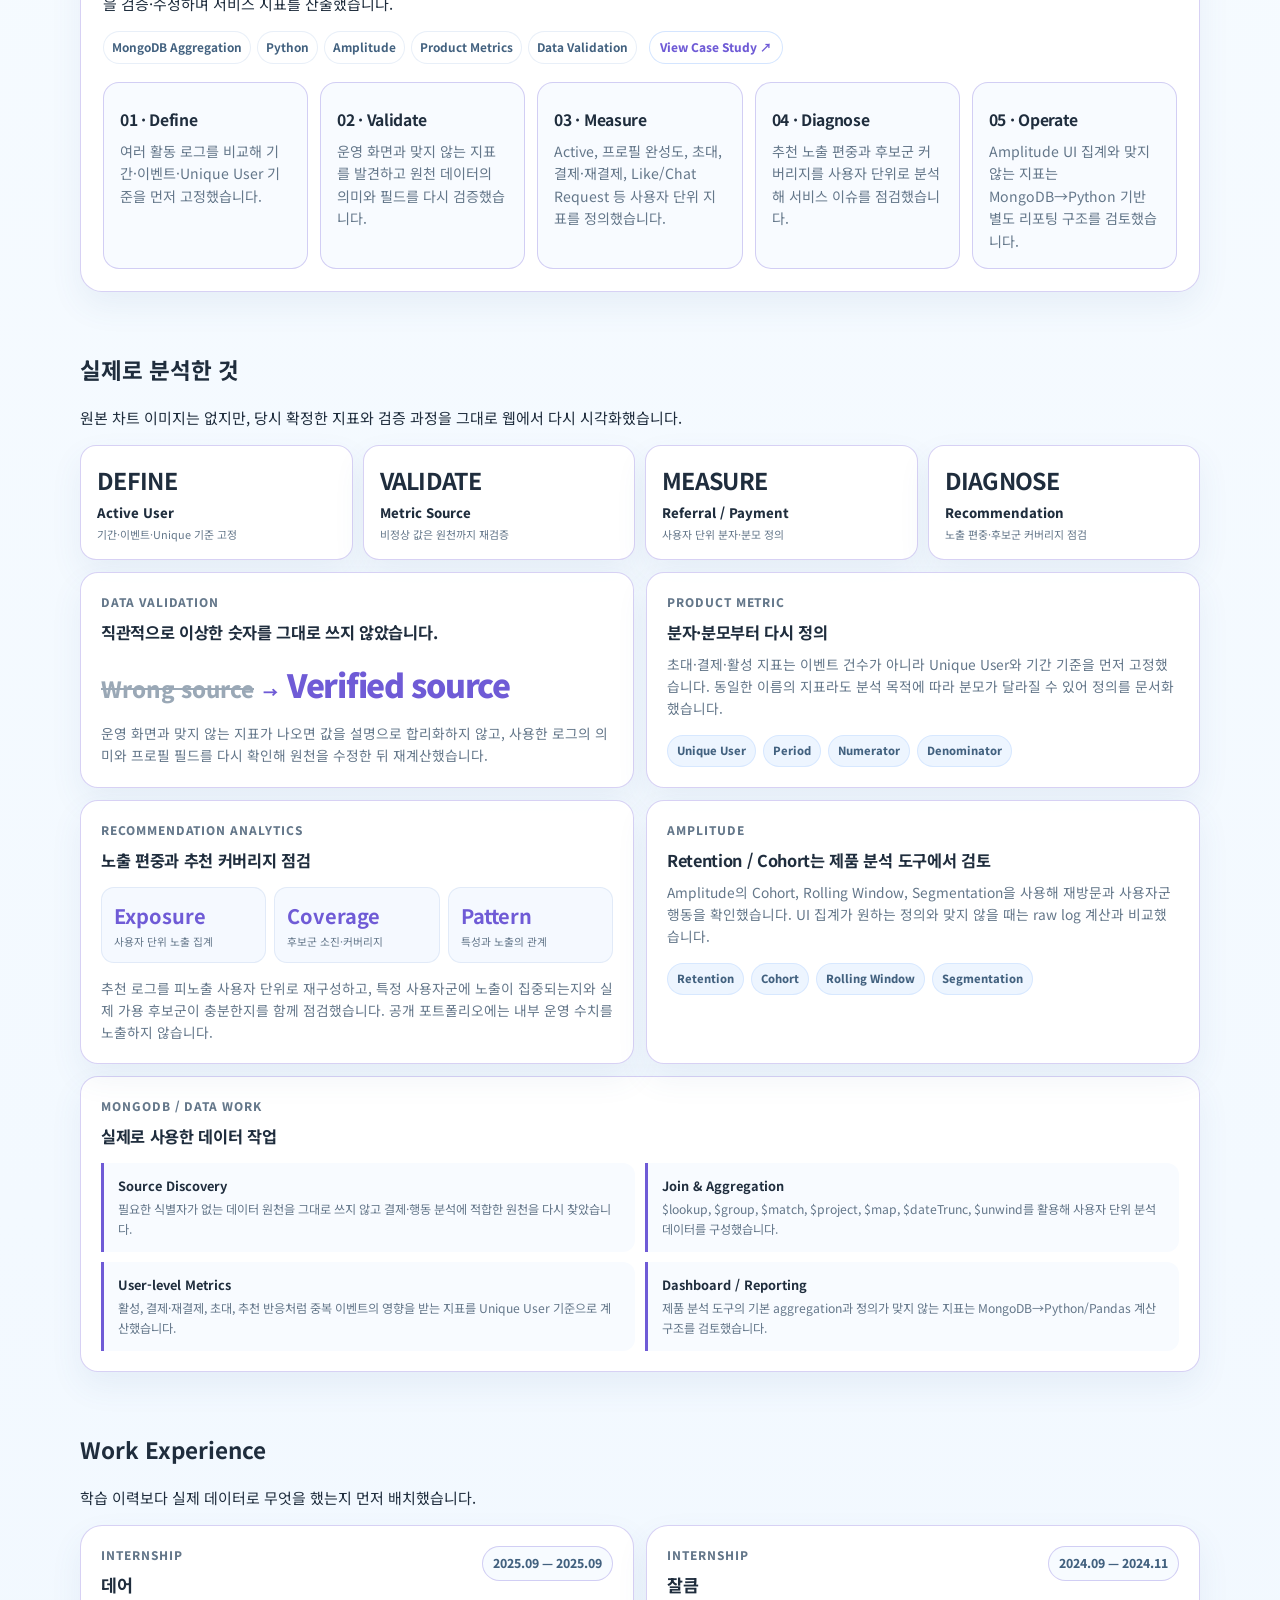
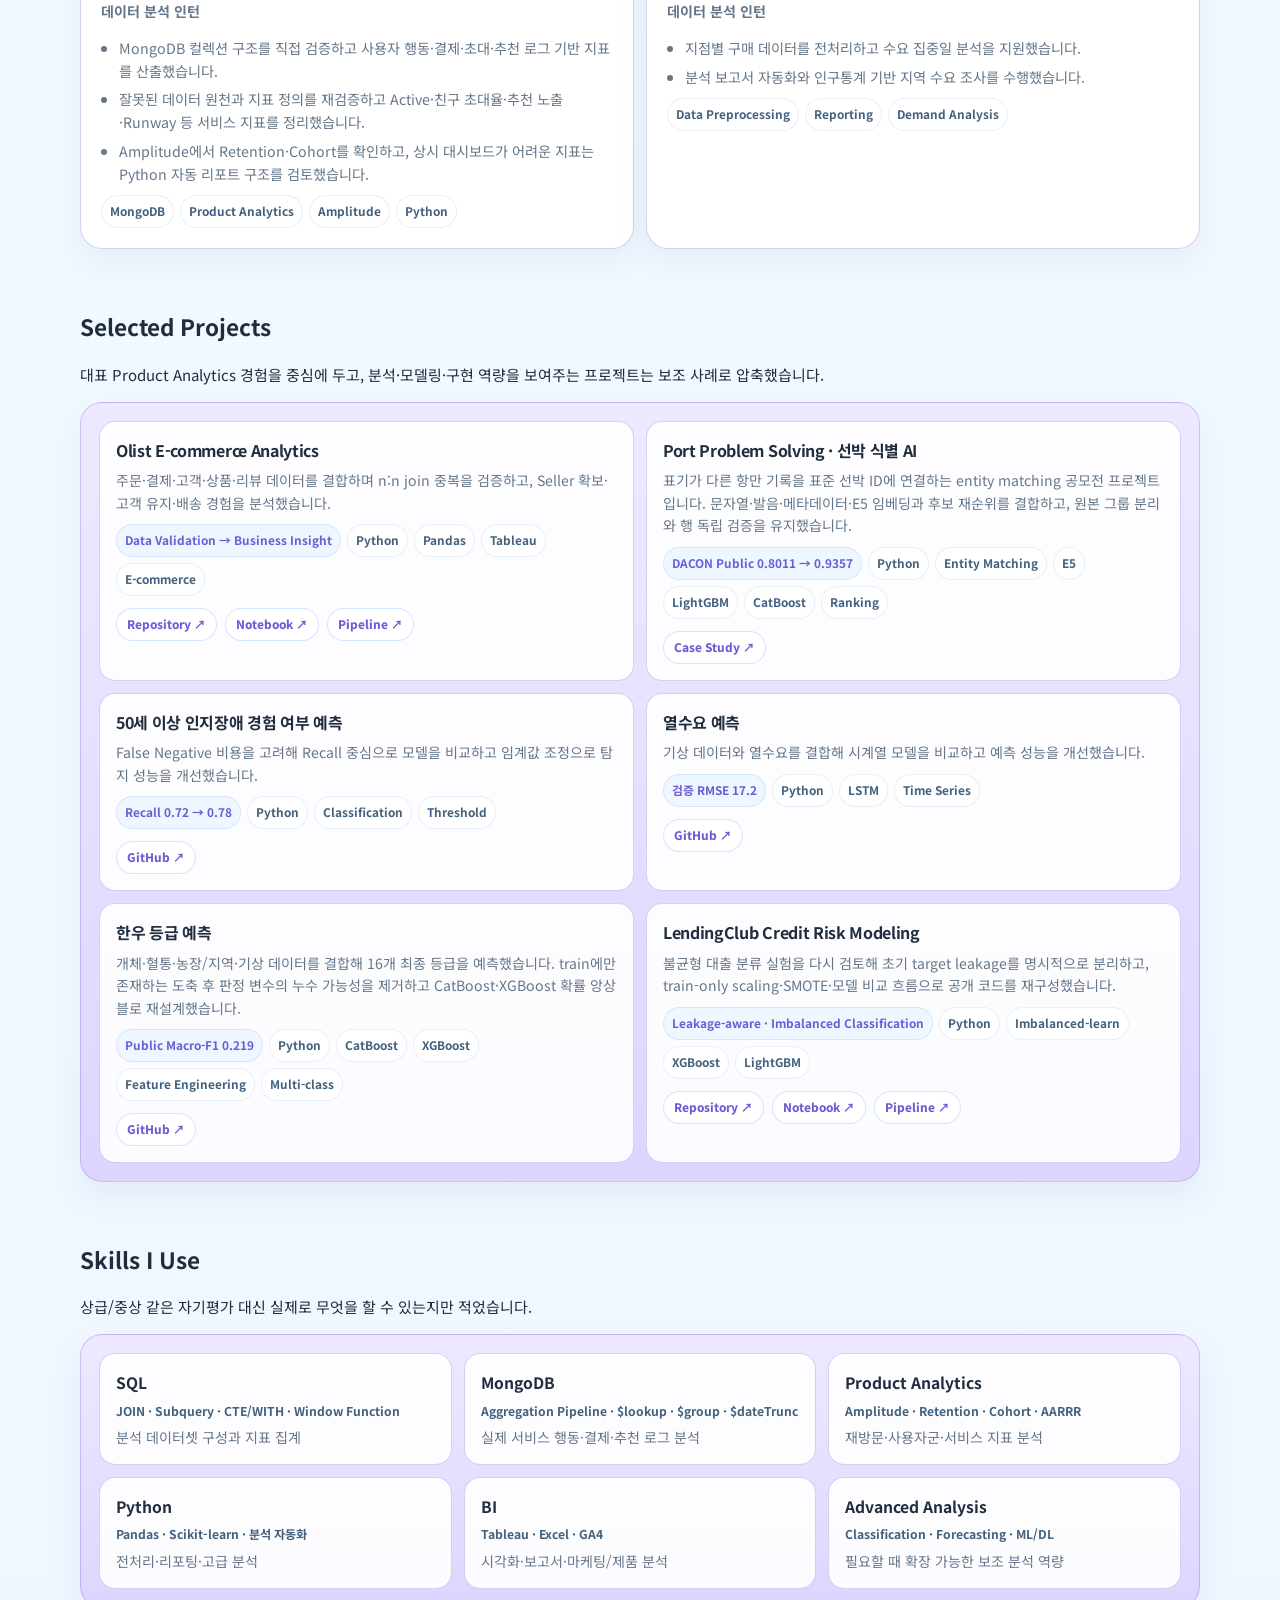
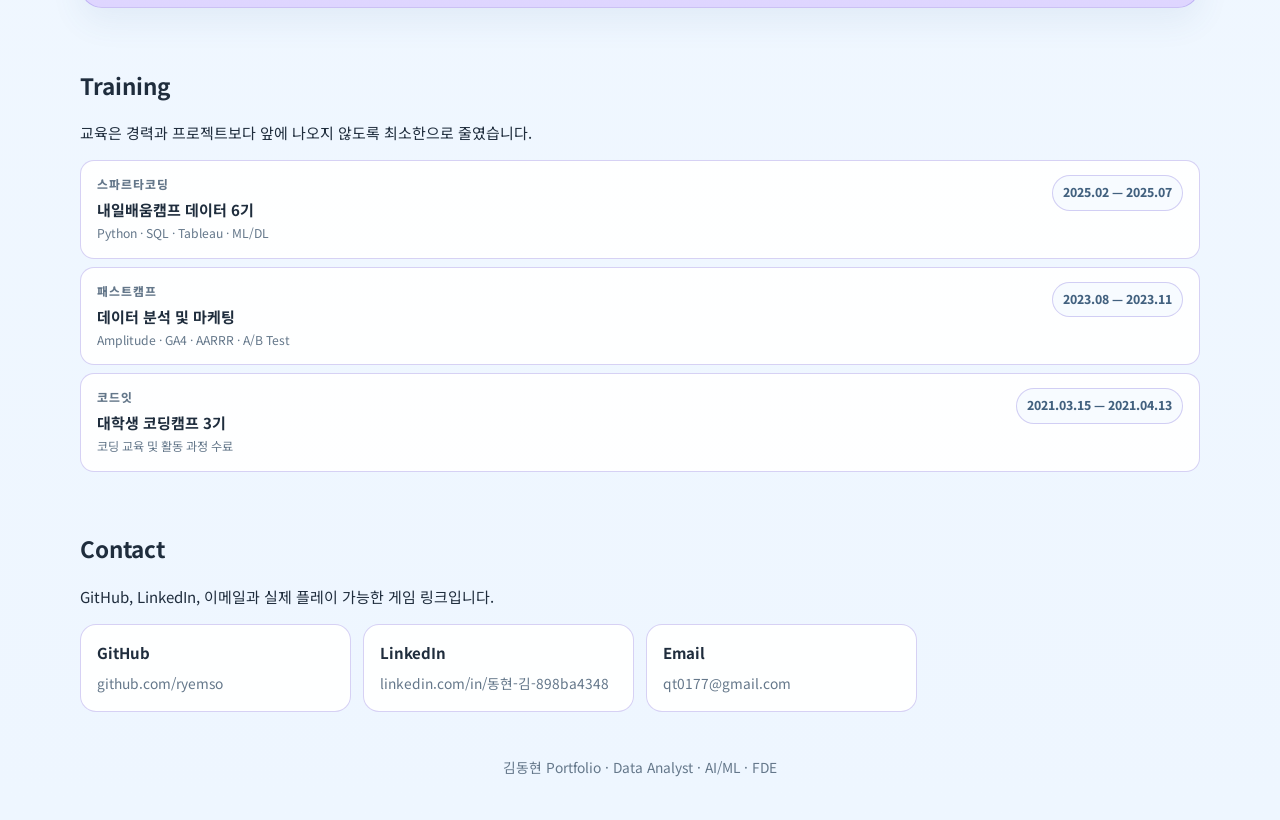
==== commit 1dc89e4c: "Correct Jalkum internship dates to September–November 2024" ====
--- a/index.html
+++ b/index.html
@@ -87,7 +87,7 @@
             <p>퍼포먼스 마케팅 · 광고 소재·타깃·예산 설정 보조</p>
           </article>
           <article class="timeline-item type-intern">
-            <span class="timeline-period">2024.05 — 2024.10</span>
+            <span class="timeline-period">2024.09 — 2024.11</span>
             <span class="timeline-type">INTERNSHIP</span>
             <h3>잘큼</h3>
             <p>데이터 분석 · 지점별 구매/수요 데이터</p>
@@ -230,8 +230,8 @@
     김동현 Portfolio · Data Analyst · AI/ML · FDE
   </footer>
 
-  <script src="./script.js?v=20261113-timeline1"></script>
-  <script src="./ai.js?v=20261113-timeline1"></script>
-  <script src="./fde.js?v=20261124-fde1"></script>
+  <script src="./script.js?v=20261126-jalkum1"></script>
+  <script src="./ai.js?v=20261126-jalkum1"></script>
+  <script src="./fde.js?v=20261126-jalkum1"></script>
 </body>
 </html>
--- a/style.css
+++ b/style.css
@@ -843,3 +843,23 @@
   .timeline-item { min-height: 0; padding: 14px 14px 14px 42px; }
   .timeline-item::before { top: 18px; left: 16px; }
 }
+
+
+/* Forward Deployed Engineer · production-boundary-aware implementation view */
+body.theme-fde {
+  --accent: #047e73;
+  --accent-2: #28a99a;
+  --surface-blue: #e2f3f0;
+  --surface-blue-2: #cce9e4;
+  --line: rgba(4,126,115,.23);
+}
+body.theme-fde .hero-main {
+  background: radial-gradient(circle at top right, rgba(40,169,154,.18), transparent 34%), linear-gradient(180deg,#fff 0%,#eefaf7 100%);
+}
+body.theme-fde .section-blue .project-grid,
+body.theme-fde .section-blue .strength-grid,
+body.theme-fde .section-blue .contact-grid-simple {
+  background: linear-gradient(180deg,#ecf9f6,#d7f0e9);
+}
+body.theme-fde .main-result-box {background:linear-gradient(180deg,#ecf8f4,#d6eee8)}
+body.theme-fde .eyebrow {background:rgba(4,126,115,.085)}
